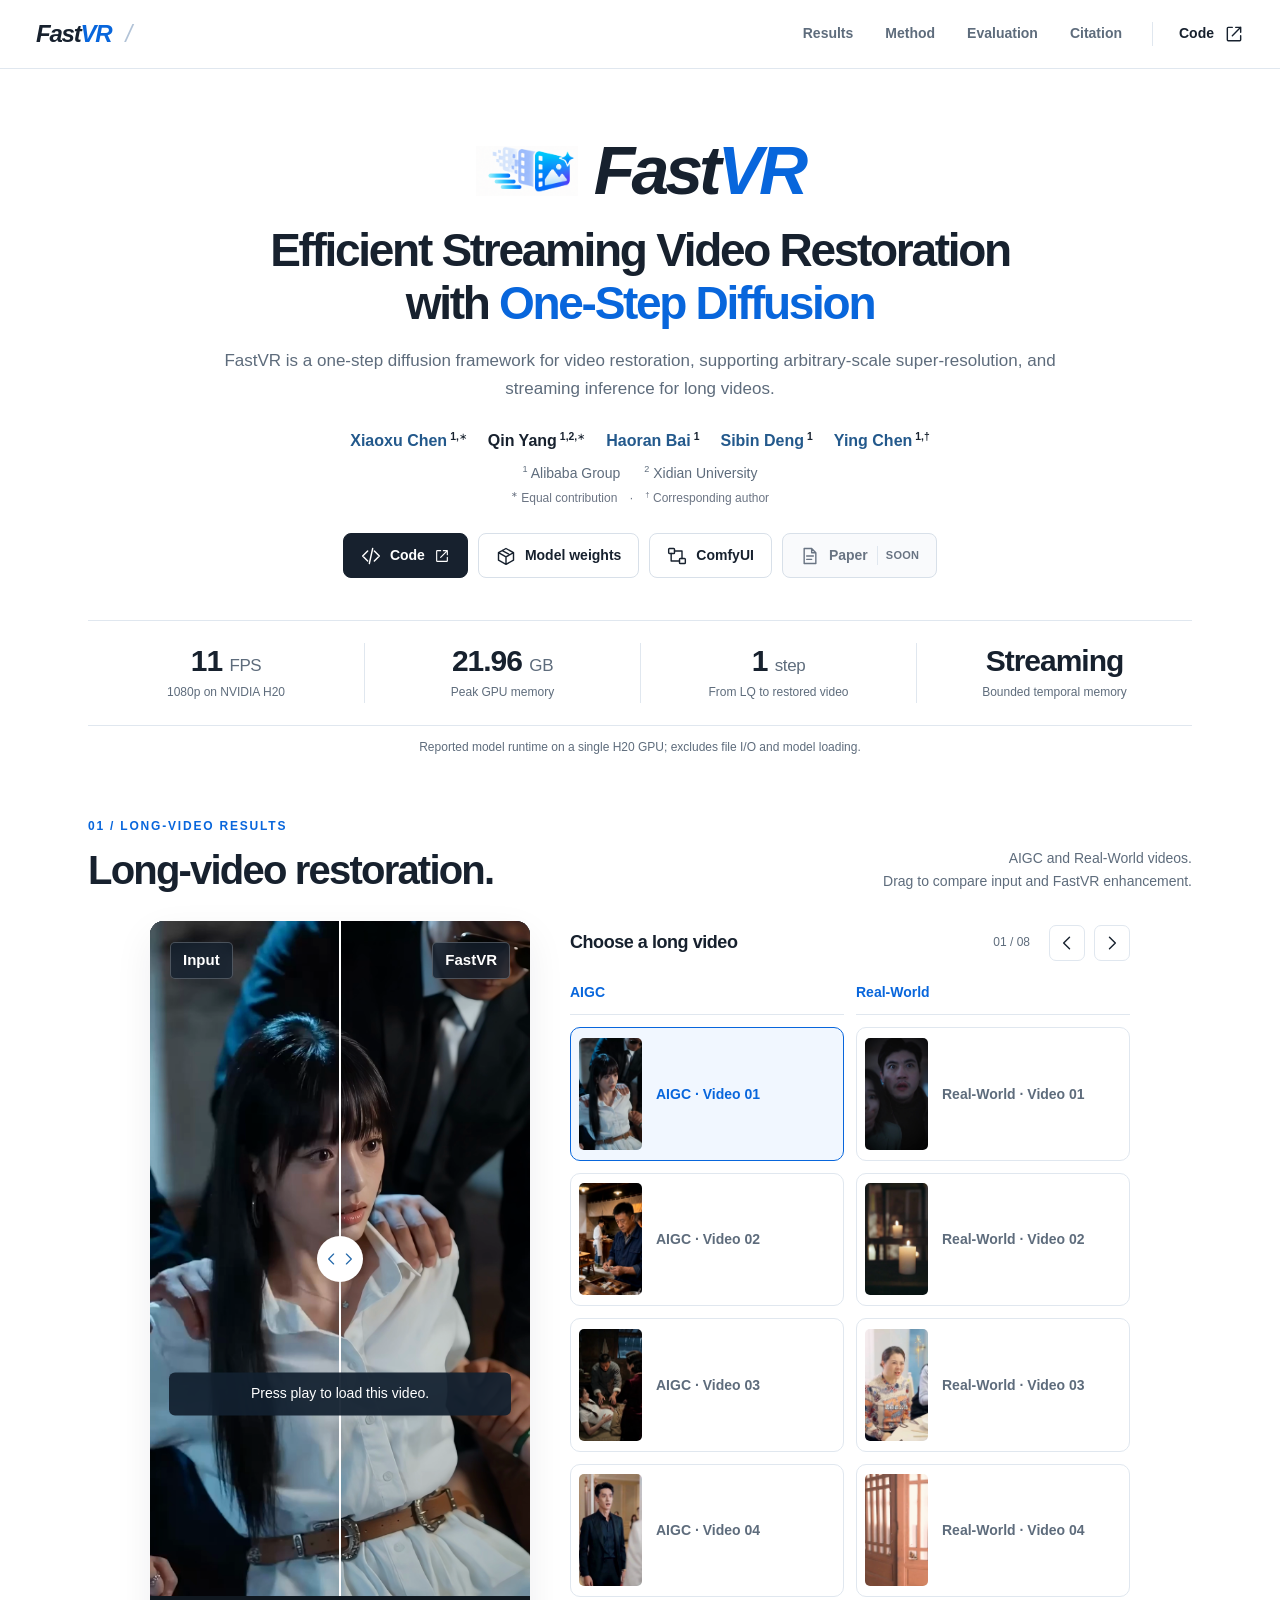
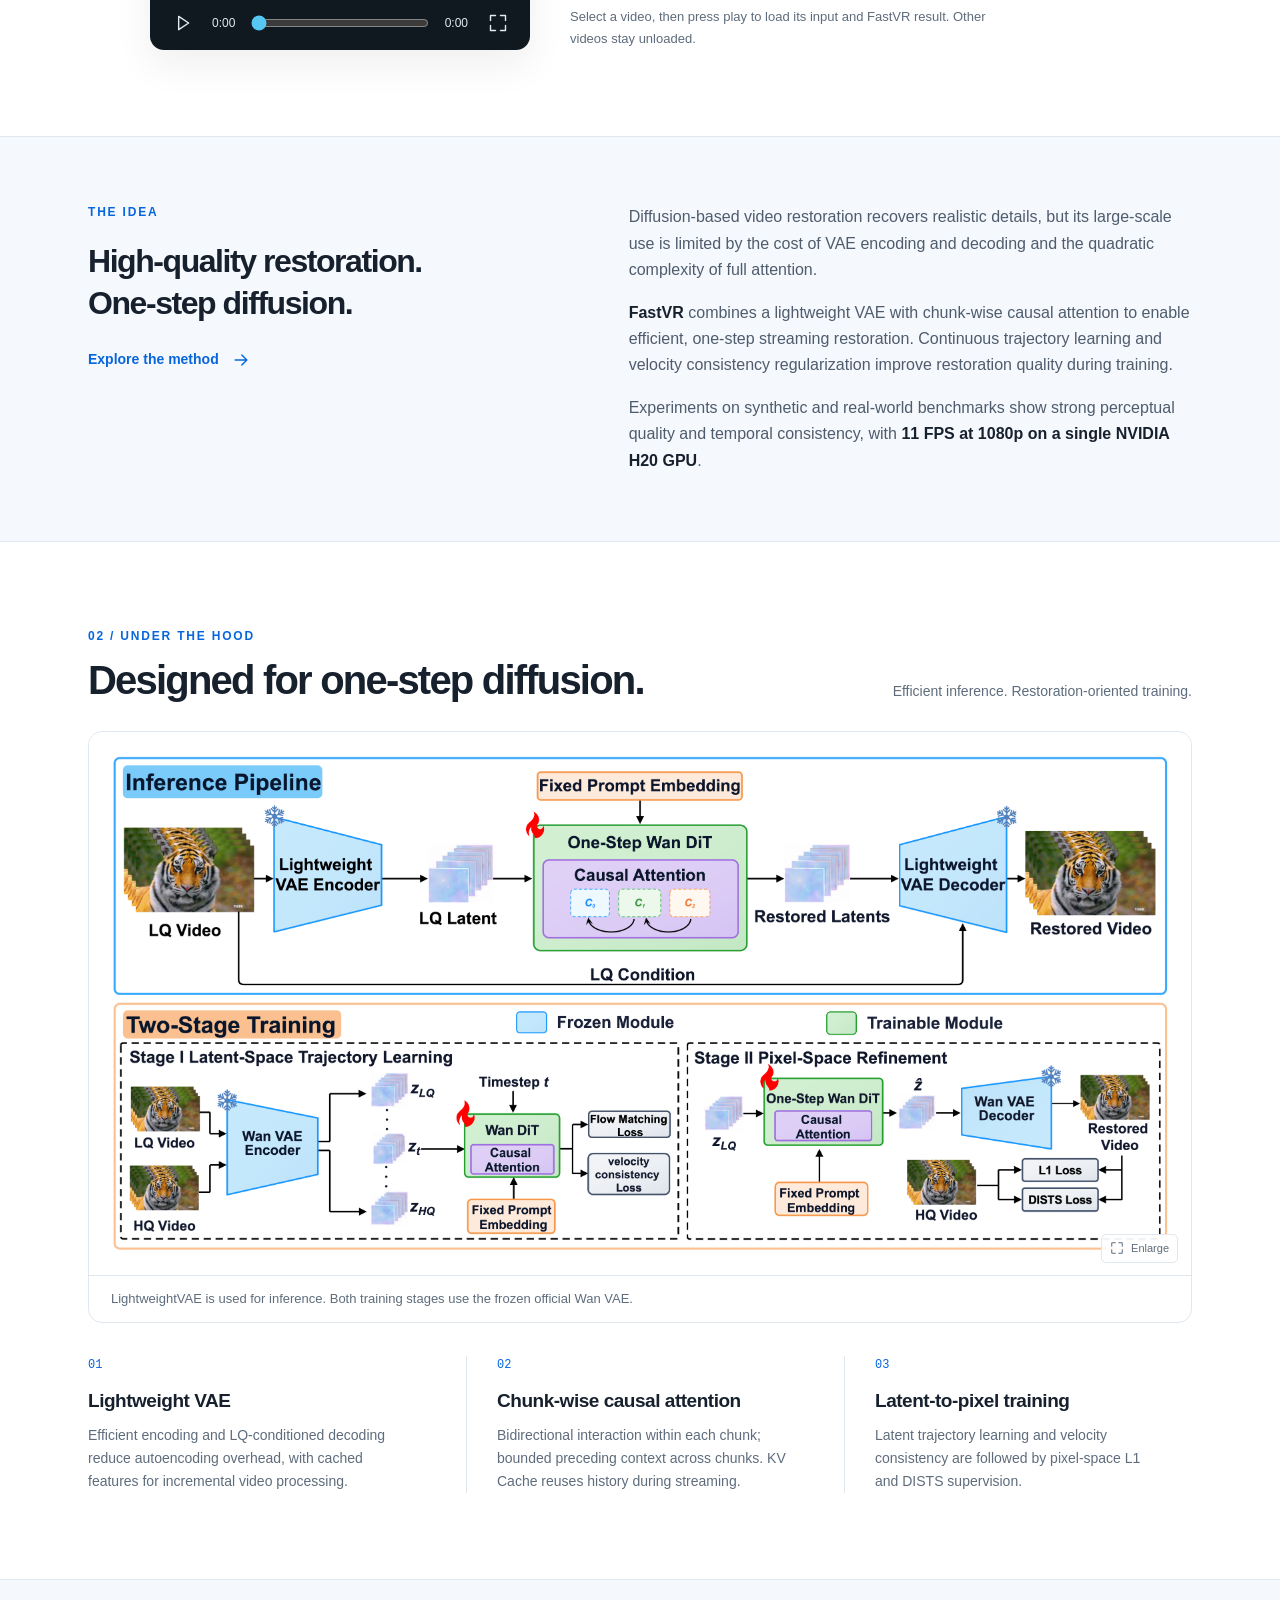
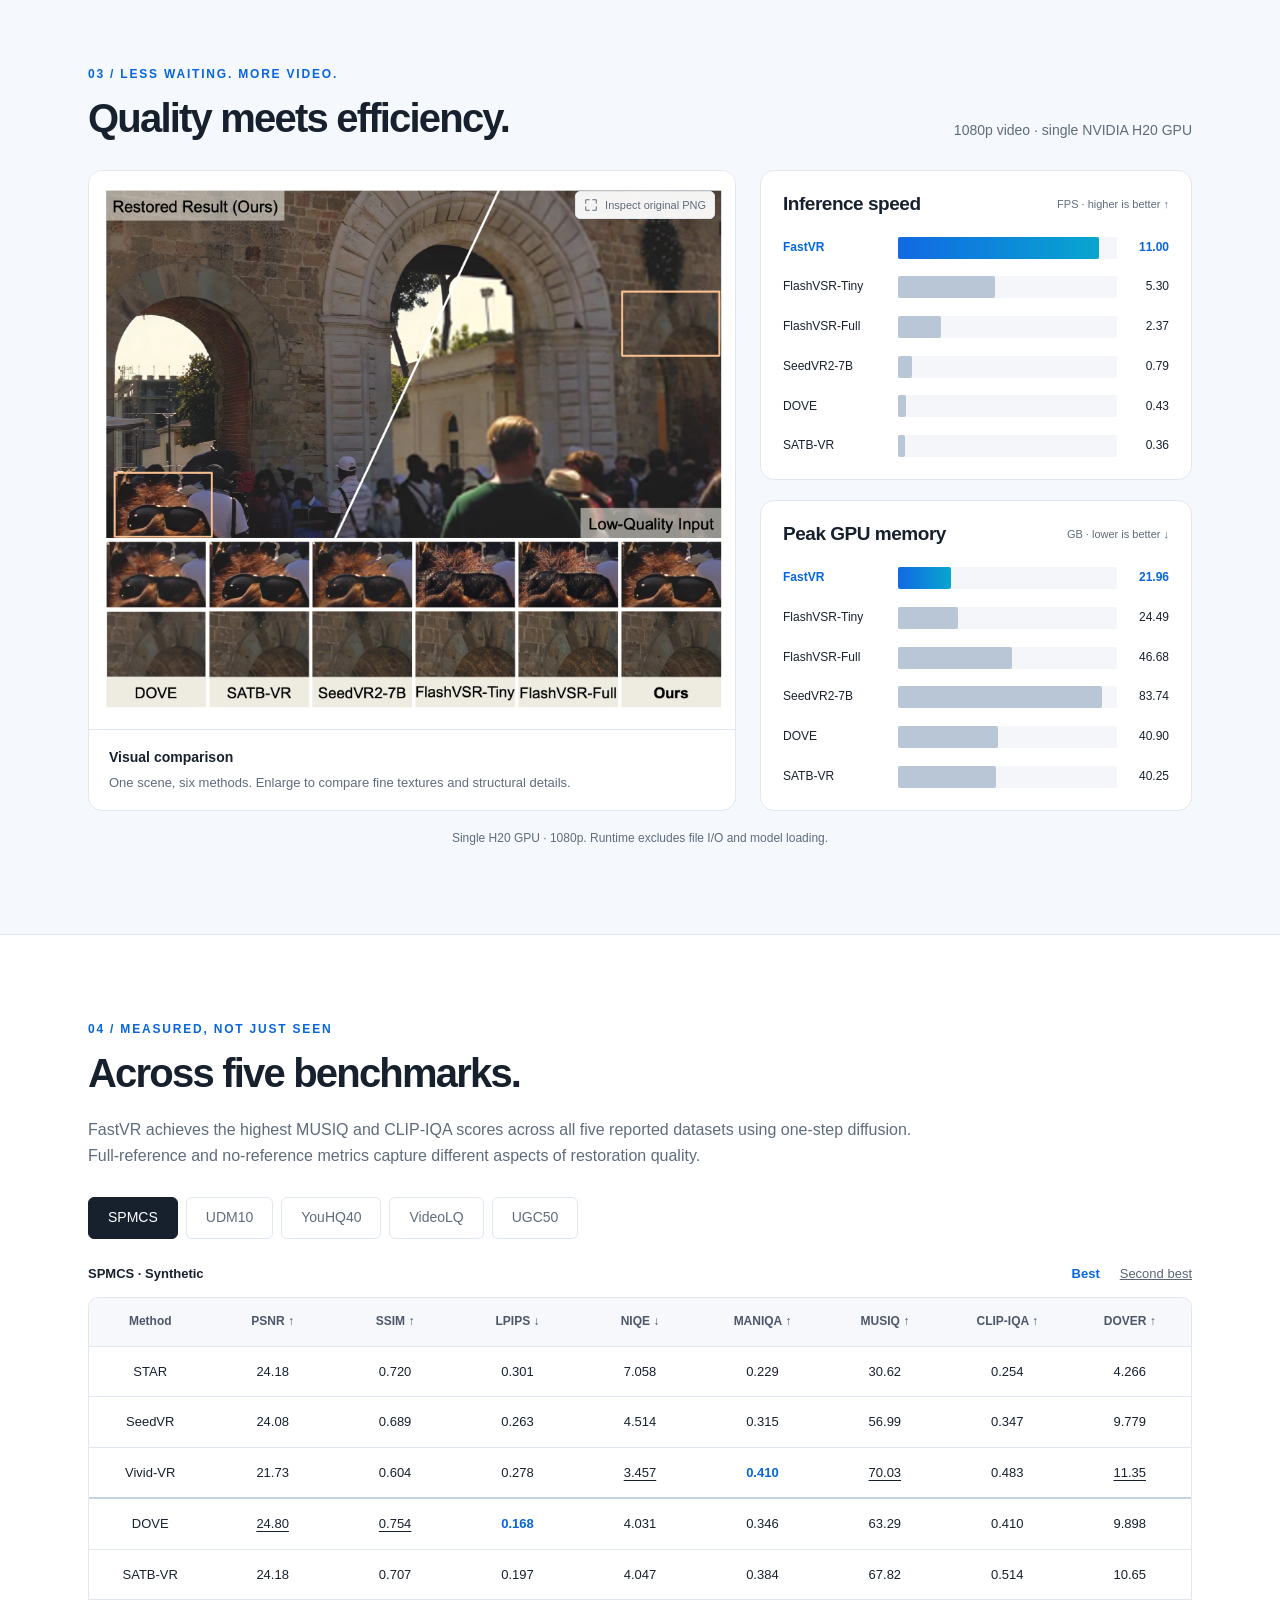
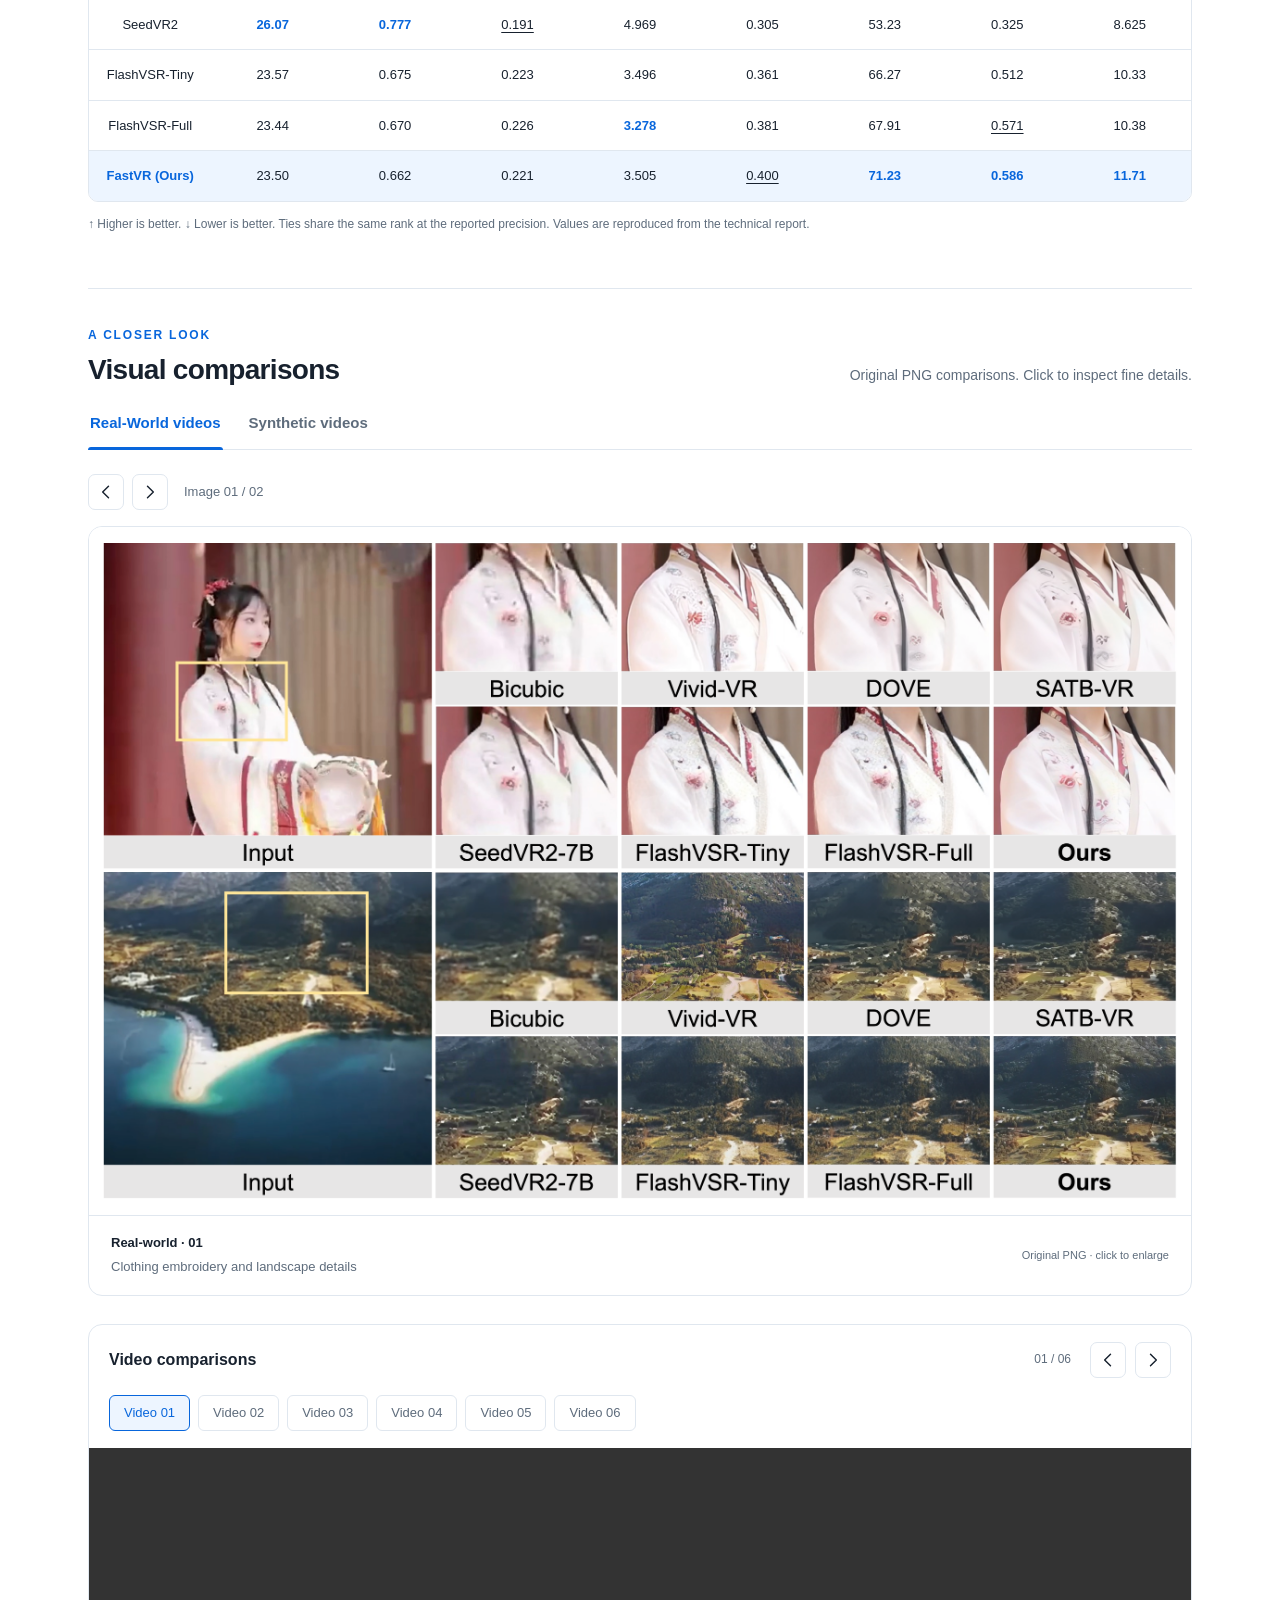
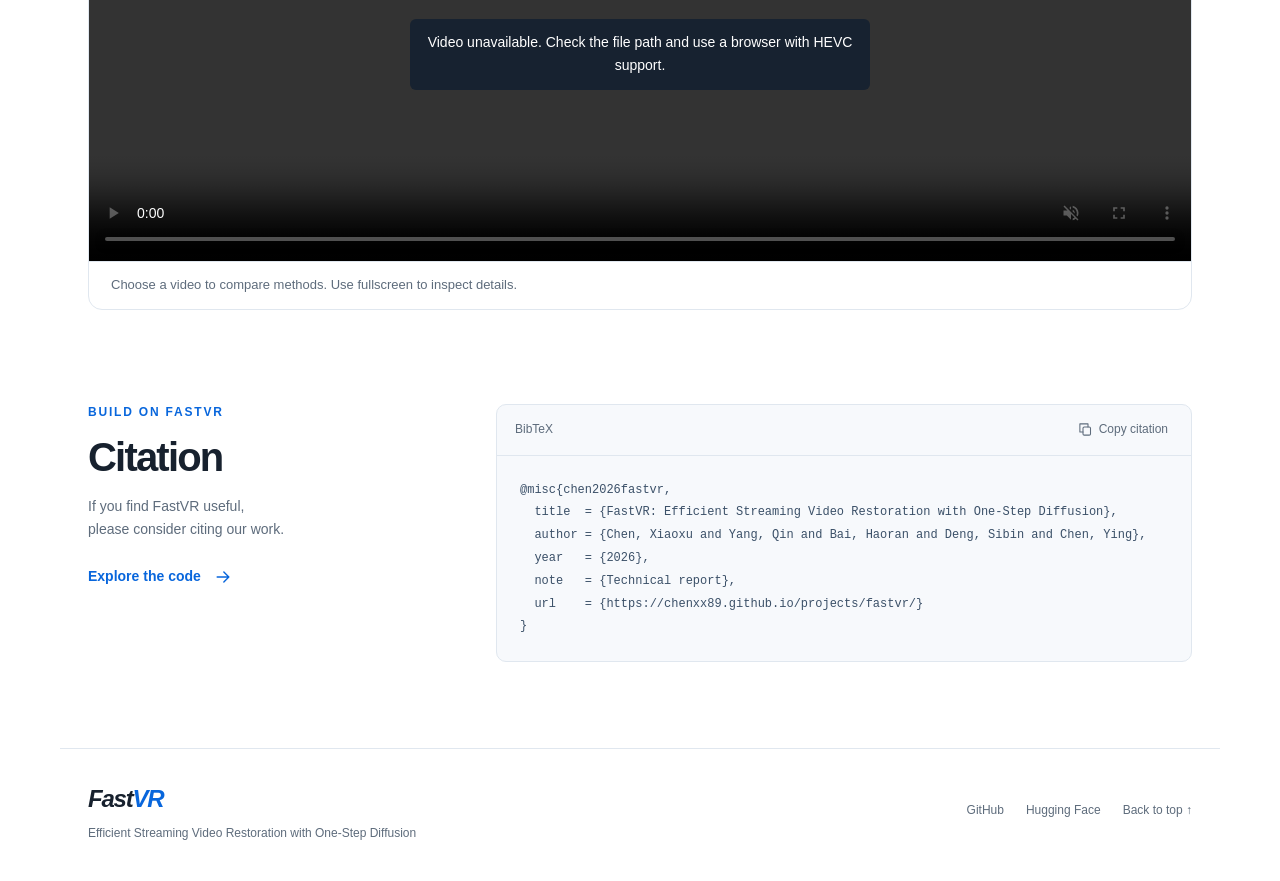
==== projects/fastvr/index.html @ b7a6722a "Add project FastVR" ====
<!doctype html>
<html lang="en">
<head>
  <meta charset="utf-8">
  <meta name="viewport" content="width=device-width, initial-scale=1">
  <meta name="theme-color" content="#ffffff">
  <meta name="description" content="FastVR: Efficient Streaming Video Restoration with One-Step Diffusion. One-step enhancement and super-resolution with bounded-memory streaming inference.">
  <meta property="og:title" content="FastVR — Efficient Streaming Video Restoration">
  <meta property="og:description" content="One-step diffusion. Lightweight VAE. Streaming video restoration.">
  <meta property="og:type" content="website">
  <link rel="canonical" href="https://chenxx89.github.io/projects/fastvr/">
  <link rel="icon" type="image/png" href="assets/images/logo.png">
  <link rel="stylesheet" href="styles.css">
  <script defer src="config.js"></script>
  <script defer src="results.js"></script>
  <script defer src="main.js"></script>
  <title>FastVR: Efficient Streaming Video Restoration with One-Step Diffusion</title>
</head>
<body>
  <svg class="icon-library" xmlns="http://www.w3.org/2000/svg" aria-hidden="true">
    <symbol id="i-arrow" viewBox="0 0 24 24"><path d="M5 12h14m-6-6 6 6-6 6"/></symbol>
    <symbol id="i-external" viewBox="0 0 24 24"><path d="M14 4h6v6m0-6L10 14M10 4H5a1 1 0 0 0-1 1v14a1 1 0 0 0 1 1h14a1 1 0 0 0 1-1v-5"/></symbol>
    <symbol id="i-code" viewBox="0 0 24 24"><path d="m8 6-6 6 6 6m8-12 6 6-6 6M14 3l-4 18"/></symbol>
    <symbol id="i-paper" viewBox="0 0 24 24"><path d="M14 3H5v18h14V8l-5-5Zm0 0v5h5M8 12h8m-8 4h6"/></symbol>
    <symbol id="i-box" viewBox="0 0 24 24"><path d="m12 3 9 5v9l-9 5-9-5V8l9-5Zm0 10v9M3 8l9 5 9-5M7.5 5.5l9 5"/></symbol>
    <symbol id="i-nodes" viewBox="0 0 24 24"><rect x="2" y="3" width="7" height="6" rx="1"/><rect x="15" y="15" width="7" height="6" rx="1"/><path d="M5 9v9h10M9 6h9v9"/></symbol>
    <symbol id="i-copy" viewBox="0 0 24 24"><rect x="8" y="8" width="12" height="13" rx="2"/><path d="M16 8V3H3v13h5"/></symbol>
    <symbol id="i-play" viewBox="0 0 24 24"><path d="m8 4 12 8-12 8Z"/></symbol>
    <symbol id="i-pause" viewBox="0 0 24 24"><path d="M8 4v16M16 4v16"/></symbol>
    <symbol id="i-expand" viewBox="0 0 24 24"><path d="M9 3H3v6m12-6h6v6M3 15v6h6m12-6v6h-6"/></symbol>
    <symbol id="i-chevron" viewBox="0 0 24 24"><path d="m9 5 7 7-7 7"/></symbol>
    <symbol id="i-close" viewBox="0 0 24 24"><path d="m6 6 12 12M6 18 18 6"/></symbol>
  </svg>

  <a class="skip-link" href="#main">Skip to content</a>
  <header class="site-header">
    <div class="nav-shell">
      <a class="wordmark" href="#top" aria-label="FastVR home">Fast<span>VR</span><span class="wordmark-slash" aria-hidden="true">/</span></a>
      <nav aria-label="Main navigation">
        <a href="#results">Results</a><a href="#method">Method</a><a href="#evaluation">Evaluation</a><a href="#citation">Citation</a>
      </nav>
      <a class="nav-code" href="https://github.com/chenxx89/FastVR" target="_blank" rel="noopener noreferrer">Code <svg class="icon"><use href="#i-external"/></svg></a>
    </div>
  </header>

  <main id="main">
    <section class="hero container" id="top" aria-labelledby="hero-title">
      <div class="hero-brand"><span class="hero-mark"><img src="assets/images/logo.png" alt="" width="1073" height="746"></span><span>Fast<span class="blue">VR</span></span></div>
      <h1 id="hero-title">Efficient Streaming Video Restoration<br>with <span class="blue">One-Step Diffusion</span></h1>
      <p class="hero-description">FastVR is a one-step diffusion framework for video restoration, supporting arbitrary-scale super-resolution, and streaming inference for long videos.</p>
      <div class="authors">
        <span><a href="https://scholar.google.com/citations?user=-jJkyWsAAAAJ&amp;hl=zh-CN" target="_blank" rel="noopener noreferrer">Xiaoxu Chen</a><sup>1,∗</sup></span>
        <span>Qin Yang<sup>1,2,∗</sup></span>
        <span><a href="https://csbhr.github.io/" target="_blank" rel="noopener noreferrer">Haoran Bai</a><sup>1</sup></span>
        <span><a href="https://scholar.google.com/citations?user=brmDxnsAAAAJ&amp;hl=zh-CN" target="_blank" rel="noopener noreferrer">Sibin Deng</a><sup>1</sup></span>
        <span><a href="https://scholar.google.com/citations?user=NpTmcKEAAAAJ&amp;hl=en" target="_blank" rel="noopener noreferrer">Ying Chen</a><sup>1,†</sup></span>
      </div>
      <p class="affiliations"><span><sup>1</sup> Alibaba Group</span><span><sup>2</sup> Xidian University</span></p>
      <p class="author-notes"><sup>∗</sup> Equal contribution <span>·</span> <sup>†</sup> Corresponding author</p>
      <div class="resource-links">
        <a class="button primary" href="https://github.com/chenxx89/FastVR" target="_blank" rel="noopener noreferrer"><svg class="icon"><use href="#i-code"/></svg> Code <svg class="icon small"><use href="#i-external"/></svg></a>
        <a class="button" href="https://huggingface.co/chenxx89/FastVR" target="_blank" rel="noopener noreferrer"><svg class="icon"><use href="#i-box"/></svg> Model weights</a>
        <a class="button" href="https://github.com/chenxx89/FastVR#-comfyui" target="_blank" rel="noopener noreferrer"><svg class="icon"><use href="#i-nodes"/></svg> ComfyUI</a>
        <a class="button unavailable" id="paper-link" aria-disabled="true" title="The technical report link will be added when published."><svg class="icon"><use href="#i-paper"/></svg> Paper <span class="soon">Soon</span></a>
      </div>
      <div class="hero-stats" aria-label="FastVR at a glance">
        <div><strong>11 <span>FPS</span></strong><span>1080p on NVIDIA H20</span></div>
        <div><strong>21.96 <span>GB</span></strong><span>Peak GPU memory</span></div>
        <div><strong>1 <span>step</span></strong><span>From LQ to restored video</span></div>
        <div><strong>Streaming</strong><span>Bounded temporal memory</span></div>
      </div>
      <p class="benchmark-note">Reported model runtime on a single H20 GPU; excludes file I/O and model loading.</p>
    </section>

    <section class="container section results-section" id="results" aria-labelledby="results-title">
      <div class="section-heading"><div><p class="eyebrow">01 / LONG-VIDEO RESULTS</p><h2 id="results-title">Long-video restoration.</h2></div><p>AIGC and Real-World videos.<br>Drag to compare input and FastVR enhancement.</p></div>
      <div class="long-video-layout">
      <div class="comparison" id="comparison" role="group" aria-label="Synchronized input and FastVR long-video comparison">
        <div class="video-stage" id="video-stage">
          <video id="video-hq" muted playsinline preload="none" poster="assets/images/long-videos/aigc-001-ours.png" aria-label="FastVR enhanced video (ours)"></video>
          <video id="video-lq" muted playsinline preload="none" poster="assets/images/long-videos/aigc-001-input.png" aria-label="Original input video"></video>
          <div class="video-label left">Input</div><div class="video-label right">FastVR</div>
          <div class="comparison-divider" aria-hidden="true"><span><svg class="icon flipped"><use href="#i-chevron"/></svg><svg class="icon"><use href="#i-chevron"/></svg></span></div>
          <input class="compare-slider" id="compare-slider" type="range" min="0" max="100" value="50" aria-label="LQ and HQ comparison divider" aria-valuetext="50% LQ, 50% HQ">
          <p class="player-message" id="player-message" role="status" hidden></p>
        </div>
        <div class="player-controls">
          <button class="icon-button" id="play-toggle" aria-label="Play comparison"><svg class="icon"><use href="#i-play"/></svg></button>
          <span class="player-time" id="current-time">0:00</span>
          <input id="seek-slider" type="range" min="0" max="1000" value="0" aria-label="Video playback position">
          <span class="player-time" id="duration">0:00</span>
          <span class="control-divider"></span><span class="sync-label">SYNCED PLAYBACK</span>
          <button class="icon-button" id="fullscreen-toggle" aria-label="Enter fullscreen"><svg class="icon"><use href="#i-expand"/></svg></button>
        </div>
      </div>
      <div class="long-video-picker">
        <div class="gallery-controls">
          <h3>Choose a long video</h3>
          <div class="gallery-pagination"><span id="demo-count">01 / 08</span><button class="outline-icon" id="previous-demo" aria-label="Previous example"><svg class="icon flipped"><use href="#i-chevron"/></svg></button><button class="outline-icon" id="next-demo" aria-label="Next example"><svg class="icon"><use href="#i-chevron"/></svg></button></div>
        </div>
        <div class="demo-buttons" id="demo-buttons">
          <div class="demo-category" role="group" aria-labelledby="aigc-videos-label">
            <h4 class="demo-category-title" id="aigc-videos-label">AIGC</h4>
            <div class="demo-list" data-demo-category="AIGC"></div>
          </div>
          <div class="demo-category" role="group" aria-labelledby="real-videos-label">
            <h4 class="demo-category-title" id="real-videos-label">Real-World</h4>
            <div class="demo-list" data-demo-category="Real-World"></div>
          </div>
        </div>
        <p class="media-note">Select a video, then press play to load its input and FastVR result. Other videos stay unloaded.</p>
      </div>
      </div>
      <noscript><p>Enable JavaScript for synchronized playback, comparison controls, and the interactive results table.</p></noscript>
    </section>

    <section class="abstract-section" id="abstract" aria-labelledby="abstract-title">
      <div class="container abstract-layout"><div><p class="eyebrow">THE IDEA</p><h2 id="abstract-title">High-quality restoration.<br>One-step diffusion.</h2><a class="text-link" href="#method">Explore the method <svg class="icon"><use href="#i-arrow"/></svg></a></div>
        <div class="abstract-text"><p>Diffusion-based video restoration recovers realistic details, but its large-scale use is limited by the cost of VAE encoding and decoding and the quadratic complexity of full attention.</p><p><strong>FastVR</strong> combines a lightweight VAE with chunk-wise causal attention to enable efficient, one-step streaming restoration. Continuous trajectory learning and velocity consistency regularization improve restoration quality during training.</p><p>Experiments on synthetic and real-world benchmarks show strong perceptual quality and temporal consistency, with <strong>11 FPS at 1080p on a single NVIDIA H20 GPU</strong>.</p></div>
      </div>
    </section>

    <section class="container section" id="method" aria-labelledby="method-title">
      <div class="section-heading"><div><p class="eyebrow">02 / UNDER THE HOOD</p><h2 id="method-title">Designed for one-step diffusion.</h2></div><p>Efficient inference. Restoration-oriented training.</p></div>
      <figure class="figure-panel"><button class="figure-button" data-figure="assets/images/overview.png" data-caption="FastVR inference and two-stage training overview" aria-label="Enlarge the FastVR method diagram"><img src="assets/images/overview.png" width="6343" height="2988" loading="lazy" alt="FastVR inference uses LightweightVAE, a one-step Wan DiT and chunk-wise causal attention. Two-stage DiT training uses the frozen official Wan VAE."><span class="enlarge-hint"><svg class="icon"><use href="#i-expand"/></svg> Enlarge</span></button><figcaption>LightweightVAE is used for inference. Both training stages use the frozen official Wan VAE.</figcaption></figure>
      <div class="method-notes">
        <article><span class="note-number">01</span><h3>Lightweight VAE</h3><p>Efficient encoding and LQ-conditioned decoding reduce autoencoding overhead, with cached features for incremental video processing.</p></article>
        <article><span class="note-number">02</span><h3>Chunk-wise causal attention</h3><p>Bidirectional interaction within each chunk; bounded preceding context across chunks. KV Cache reuses history during streaming.</p></article>
        <article><span class="note-number">03</span><h3>Latent-to-pixel training</h3><p>Latent trajectory learning and velocity consistency are followed by pixel-space L1 and DISTS supervision.</p></article>
      </div>
    </section>

    <section class="efficiency-section" id="efficiency" aria-labelledby="efficiency-title">
      <div class="container section"><div class="section-heading"><div><p class="eyebrow">03 / LESS WAITING. MORE VIDEO.</p><h2 id="efficiency-title">Quality meets efficiency.</h2></div><p>1080p video · single NVIDIA H20 GPU</p></div>
        <div class="efficiency-layout">
          <figure class="figure-panel quality-panel">
            <button class="figure-button" data-figure="assets/images/teaser.png" data-caption="Visual comparison of restoration results and fine details" aria-label="Enlarge the visual comparison">
              <img src="assets/images/teaser.png" width="1720" height="1479" loading="lazy" decoding="async" alt="A diagonally split low-quality input and FastVR result, with enlarged detail comparisons for DOVE, SATB-VR, SeedVR2-7B, FlashVSR-Tiny, FlashVSR-Full, and FastVR.">
              <span class="enlarge-hint"><svg class="icon"><use href="#i-expand"/></svg> Inspect original PNG</span>
            </button>
            <figcaption><strong>Visual comparison</strong>One scene, six methods. Enlarge to compare fine textures and structural details.</figcaption>
          </figure>
          <div class="efficiency-charts">
            <figure class="chart-panel">
              <div class="chart-title"><h3>Inference speed</h3><span>FPS · higher is better ↑</span></div>
              <div id="speed-chart" class="bar-chart" role="img" aria-label="Inference speed comparison in frames per second"></div>
            </figure>
            <figure class="chart-panel">
              <div class="chart-title"><h3>Peak GPU memory</h3><span>GB · lower is better ↓</span></div>
              <div id="memory-chart" class="bar-chart" role="img" aria-label="Peak GPU memory comparison in gigabytes"></div>
            </figure>
          </div>
        </div>
        <p class="benchmark-note">Single H20 GPU · 1080p. Runtime excludes file I/O and model loading.</p>
      </div>
    </section>

    <section class="container section" id="evaluation" aria-labelledby="evaluation-title">
      <div class="section-heading"><div><p class="eyebrow">04 / MEASURED, NOT JUST SEEN</p><h2 id="evaluation-title">Across five benchmarks.</h2></div></div>
      <p class="section-intro">FastVR achieves the highest MUSIQ and CLIP-IQA scores across all five reported datasets using one-step diffusion. Full-reference and no-reference metrics capture different aspects of restoration quality.</p>
      <div class="dataset-buttons" id="dataset-buttons" aria-label="Choose a benchmark dataset"></div>
      <div class="table-caption"><span id="dataset-caption">SPMCS · Synthetic</span><span><b class="best-key">Best</b><b class="second-key">Second best</b></span></div>
      <div class="table-scroll" tabindex="0" role="region" aria-label="Quantitative results, scroll horizontally on small screens"><table id="results-table"><caption class="sr-only">Quantitative comparison on SPMCS</caption><thead></thead><tbody></tbody></table></div>
      <p class="table-note">↑ Higher is better. ↓ Lower is better. Ties share the same rank at the reported precision. Values are reproduced from the technical report.</p>

      <section class="qualitative-section" id="qualitative" aria-labelledby="qualitative-title">
        <div class="qualitative-heading">
          <div><p class="eyebrow">A CLOSER LOOK</p><h3 id="qualitative-title">Visual comparisons</h3></div>
          <p>Original PNG comparisons. Click to inspect fine details.</p>
        </div>
        <div class="visual-tabs" role="tablist" aria-label="Visual comparison category">
          <button id="tab-real-world" role="tab" aria-selected="true" aria-controls="visual-real-world" tabindex="0">Real-World videos</button>
          <button id="tab-synthetic" role="tab" aria-selected="false" aria-controls="visual-synthetic" tabindex="-1">Synthetic videos</button>
        </div>

        <div id="visual-real-world" role="tabpanel" aria-labelledby="tab-real-world" tabindex="0">
          <div class="paper-gallery" data-figure-gallery="real-world" role="group" aria-label="Real-World image comparisons">
            <div class="figure-gallery-controls">
              <div class="figure-gallery-nav">
                <button class="outline-icon previous-figure" aria-label="Previous real-world comparison"><svg class="icon flipped"><use href="#i-chevron"/></svg></button>
                <button class="outline-icon next-figure" aria-label="Next real-world comparison"><svg class="icon"><use href="#i-chevron"/></svg></button>
              </div>
              <span class="figure-gallery-count" aria-live="polite" aria-atomic="true">Image 01 / 02</span>
            </div>
            <figure class="figure-panel paper-figure">
              <button class="figure-button" data-figure="assets/images/real-world_1.png" data-caption="Real-world comparisons 01: clothing embroidery and landscape details" aria-label="Enlarge real-world comparisons 01">
                <img src="assets/images/real-world_1.png" width="4640" height="2831" loading="lazy" decoding="async" alt="Clothing embroidery and landscape details, comparing the input and enlarged results from different restoration methods.">
              </button>
              <figcaption><span><strong>Real-world · 01</strong>Clothing embroidery and landscape details</span><span class="figure-format">Original PNG · click to enlarge</span></figcaption>
            </figure>
            <figure class="figure-panel paper-figure" hidden>
              <button class="figure-button" data-figure="assets/images/real-world_2.png" data-caption="Real-world comparisons 02: portraits and horse bridles" aria-label="Enlarge real-world comparisons 02">
                <img src="assets/images/real-world_2.png" width="4645" height="2833" loading="lazy" decoding="async" alt="Portraits and horse bridles, comparing the input and enlarged results from different restoration methods.">
              </button>
              <figcaption><span><strong>Real-world · 02</strong>Portraits and horse bridles</span><span class="figure-format">Original PNG · click to enlarge</span></figcaption>
            </figure>
          </div>
        </div>

        <div id="visual-synthetic" role="tabpanel" aria-labelledby="tab-synthetic" tabindex="0" hidden>
          <div class="paper-gallery" data-figure-gallery="synthetic" role="group" aria-label="Synthetic image comparisons">
            <div class="figure-gallery-controls">
              <div class="figure-gallery-nav">
                <button class="outline-icon previous-figure" aria-label="Previous synthetic comparison"><svg class="icon flipped"><use href="#i-chevron"/></svg></button>
                <button class="outline-icon next-figure" aria-label="Next synthetic comparison"><svg class="icon"><use href="#i-chevron"/></svg></button>
              </div>
              <span class="figure-gallery-count" aria-live="polite" aria-atomic="true">Image 01 / 02</span>
            </div>
            <figure class="figure-panel paper-figure">
              <button class="figure-button" data-figure="assets/images/synthetic_1.png" data-caption="Synthetic comparisons 01: parrot feathers and illustrated patterns" aria-label="Enlarge synthetic comparisons 01">
                <img src="assets/images/synthetic_1.png" width="4637" height="2839" loading="lazy" decoding="async" alt="Parrot feathers and illustrated patterns, comparing the input and enlarged results from different restoration methods.">
              </button>
              <figcaption><span><strong>Synthetic · 01</strong>Parrot feathers and illustrated patterns</span><span class="figure-format">Original PNG · click to enlarge</span></figcaption>
            </figure>
            <figure class="figure-panel paper-figure" hidden>
              <button class="figure-button" data-figure="assets/images/synthetic_2.png" data-caption="Synthetic comparisons 02: puppy fur and knitted fabric" aria-label="Enlarge synthetic comparisons 02">
                <img src="assets/images/synthetic_2.png" width="4643" height="2841" loading="lazy" decoding="async" alt="Puppy fur and knitted fabric, comparing the input and enlarged results from different restoration methods.">
              </button>
              <figcaption><span><strong>Synthetic · 02</strong>Puppy fur and knitted fabric</span><span class="figure-format">Original PNG · click to enlarge</span></figcaption>
            </figure>
          </div>
        </div>

        <figure class="stitched-video-card" id="comparison-video">
          <div class="stitched-video-heading">
            <h4>Video comparisons</h4>
            <div class="gallery-pagination">
              <span id="comparison-clip-count" aria-live="polite" aria-atomic="true">01 / 06</span>
              <button class="outline-icon" id="previous-comparison-clip" aria-label="Previous comparison video"><svg class="icon flipped"><use href="#i-chevron"/></svg></button>
              <button class="outline-icon" id="next-comparison-clip" aria-label="Next comparison video"><svg class="icon"><use href="#i-chevron"/></svg></button>
            </div>
          </div>
          <div class="comparison-clip-buttons" id="comparison-clip-buttons" role="group" aria-label="Choose a comparison video"></div>
          <div class="stitched-video-frame">
            <video id="comparison-clip-video" controls muted playsinline loop preload="none" aria-label="Comparison 01"></video>
            <p class="stitched-error" role="status" hidden></p>
          </div>
          <figcaption>Choose a video to compare methods. Use fullscreen to inspect details.</figcaption>
        </figure>
      </section>
    </section>

    <section class="container citation-section section" id="citation" aria-labelledby="citation-title">
      <div class="citation-intro"><p class="eyebrow">BUILD ON FASTVR</p><h2 id="citation-title">Citation</h2><p>If you find FastVR useful,<br>please consider citing our work.</p><a class="text-link" href="https://github.com/chenxx89/FastVR" target="_blank" rel="noopener noreferrer">Explore the code <svg class="icon"><use href="#i-arrow"/></svg></a></div>
      <div class="code-panel"><div class="code-header"><span>BibTeX</span><button id="copy-citation"><svg class="icon"><use href="#i-copy"/></svg><span>Copy citation</span></button></div><pre><code id="bibtex">@misc{chen2026fastvr,
  title  = {FastVR: Efficient Streaming Video Restoration with One-Step Diffusion},
  author = {Chen, Xiaoxu and Yang, Qin and Bai, Haoran and Deng, Sibin and Chen, Ying},
  year   = {2026},
  note   = {Technical report},
  url    = {https://chenxx89.github.io/projects/fastvr/}
}</code></pre><p id="copy-status" class="sr-only" role="status"></p></div>
    </section>
  </main>

  <footer class="site-footer container"><div><a class="wordmark" href="#top">Fast<span>VR</span></a><p>Efficient Streaming Video Restoration with One-Step Diffusion</p></div><div class="footer-links"><a href="https://github.com/chenxx89/FastVR" target="_blank" rel="noopener noreferrer">GitHub</a><a href="https://huggingface.co/chenxx89/FastVR" target="_blank" rel="noopener noreferrer">Hugging Face</a><a href="#top">Back to top ↑</a></div></footer>

  <dialog id="figure-dialog" aria-labelledby="figure-dialog-title">
    <div class="dialog-header">
      <p id="figure-dialog-title"></p>
      <div class="dialog-controls">
        <button class="figure-size-toggle" id="figure-size-toggle" aria-pressed="false" aria-label="View at original image size">100%</button>
        <button class="outline-icon" id="close-figure" aria-label="Close enlarged figure"><svg class="icon"><use href="#i-close"/></svg></button>
      </div>
    </div>
    <div class="dialog-image-wrap" id="figure-viewport" tabindex="0" role="region" aria-label="Enlarged figure, scroll to inspect details"><img id="enlarged-figure" alt=""></div>
    <p class="dialog-hint">Toggle 100% to inspect the original pixels. Scroll to explore; Esc to close.</p>
  </dialog>
</body>
</html>
---- projects/fastvr/styles.css ----
:root { color-scheme: light; --ink:#17212e; --muted:#5e6c7c; --blue:#0866dc; --cyan:#00a6c8; --line:#e0e7ef; --soft:#f5f8fc; --radius:14px; }
* { box-sizing:border-box; }
html { scroll-behavior:smooth; scroll-padding-top:94px; }
body { margin:0; background:#fff; color:var(--ink); font-family:Inter,-apple-system,BlinkMacSystemFont,"Segoe UI",sans-serif; font-size:16px; line-height:1.65; -webkit-font-smoothing:antialiased; }
button,input { font:inherit; }
button,a,input { -webkit-tap-highlight-color:transparent; }
button { cursor:pointer; }
button:disabled { cursor:default; }
a { color:inherit; text-decoration:none; }
a:hover { color:var(--blue); }
button,a,input { touch-action:manipulation; }
:focus-visible { outline:3px solid #1686fa; outline-offset:5px; }
img { max-width:100%; height:auto; display:block; }
h1,h2,h3,p,figure { margin:0; }
h1,h2,h3 { line-height:1.16; letter-spacing:-.045em; }
h2 { font-size:clamp(30px,3.2vw,40px); font-weight:650; }
h3 { font-size:19px; letter-spacing:-.025em; }
sup { font-size:.65em; vertical-align:super; }
.container { max-width:1160px; padding-inline:28px; margin-inline:auto; }
.section { padding-block:86px; }
.icon-library { position:absolute; width:0; height:0; overflow:hidden; }
.icon { width:20px; height:20px; fill:none; stroke:currentColor; stroke-width:1.7; stroke-linecap:round; stroke-linejoin:round; flex-shrink:0; vertical-align:middle; }
.icon.small { width:16px; height:16px; }
.flipped { transform:rotate(180deg); }
.sr-only { position:absolute; width:1px; height:1px; padding:0; margin:-1px; overflow:hidden; clip:rect(0,0,0,0); white-space:nowrap; border:0; }
.skip-link { position:fixed; top:-60px; left:16px; z-index:100; background:white; padding:8px 16px; }
.skip-link:focus { top:12px; }
.site-header { position:sticky; top:0; z-index:30; background:rgb(255 255 255 / 95%); backdrop-filter:blur(16px); border-bottom:1px solid var(--line); }
.nav-shell { max-width:1336px; margin:auto; padding:0 36px; height:68px; display:flex; align-items:center; justify-content:space-between; gap:30px; }
.wordmark { font-weight:850; font-size:24px; font-style:italic; letter-spacing:-1.2px; }
.wordmark>span:not(.wordmark-slash) { color:var(--blue); }
.wordmark-slash { color:#b2c3d7; display:inline-block; margin-left:14px; font-weight:400; }
nav { display:flex; gap:32px; margin-left:auto; }
nav a,.nav-code { font-size:14px; font-weight:550; }
nav a { color:var(--muted); }
nav a[aria-current] { color:var(--blue); }
.nav-code { display:flex; align-items:center; gap:10px; border-left:1px solid var(--line); padding-left:26px; }
.hero { text-align:center; padding-top:46px; }
.eyebrow { display:flex; align-items:center; gap:10px; color:var(--blue); font-size:12px; font-weight:700; letter-spacing:.15em; line-height:1.4; }
.hero-brand { display:flex; align-items:center; justify-content:center; gap:16px; margin:15px 0 12px; }
.hero-mark { width:102px; height:50px; overflow:hidden; flex-shrink:0; }
.hero-mark img { width:102px; mix-blend-mode:multiply; }
.hero-brand>span:not(.hero-mark) { font-size:68px; font-weight:850; font-style:italic; letter-spacing:-4px; line-height:1.2; }
.blue { color:var(--blue); }
h1 { font-size:clamp(32px,3.65vw,46px); font-weight:650; letter-spacing:-.05em; }
.hero-description { max-width:850px; margin:17px auto 0; color:var(--muted); font-size:17px; }
.authors { display:flex; flex-wrap:wrap; gap:8px 21px; justify-content:center; margin-top:25px; font-weight:550; font-size:16px; }
.authors a { color:#23598c; }
.authors a:hover { text-decoration:underline; }
.authors sup { margin-left:3px; }
.affiliations { display:flex; gap:24px; justify-content:center; color:var(--muted); font-size:14px; margin-top:7px; }
.author-notes { color:#6b7483; font-size:12px; margin-top:4px; }
.author-notes>span { margin-inline:9px; }
.resource-links { display:flex; flex-wrap:wrap; gap:10px; justify-content:center; margin-top:24px; }
.button { display:inline-flex; justify-content:center; align-items:center; gap:9px; padding:10px 17px; border:1px solid #d8e0e9; border-radius:8px; font-size:14px; font-weight:600; background:white; transition:background .2s, transform .2s; }
.button:hover { background:var(--soft); transform:translateY(-2px); }
.button.primary { background:var(--ink); border-color:var(--ink); color:#fff; }
.button.primary:hover { background:#263e5c; }
.button.unavailable { color:#697483; cursor:default; background:#f9fafc; }
.button.unavailable:hover { transform:none; }
.soon { font-size:11px; text-transform:uppercase; letter-spacing:.02em; border-left:1px solid var(--line); padding-left:8px; }
.hero-stats { display:grid; grid-template-columns:repeat(4,1fr); margin-top:42px; border-block:1px solid var(--line); padding-block:22px; }
.hero-stats>div { display:flex; flex-direction:column; justify-content:center; gap:4px; }
.hero-stats>div+div { border-left:1px solid var(--line); }
.hero-stats strong { font-size:30px; line-height:1.2; font-weight:650; letter-spacing:-1px; }
.hero-stats strong span { font-size:17px; font-weight:500; letter-spacing:-.4px; color:var(--muted); }
.hero-stats>div>span { font-size:12px; color:var(--muted); }
.benchmark-note { font-size:12px; color:var(--muted); text-align:center; margin-top:12px; }
.results-section { padding-top:60px; }
.section-heading { display:flex; justify-content:space-between; align-items:flex-end; gap:35px; margin-bottom:28px; }
.section-heading .eyebrow { margin-bottom:12px; }
.section-heading>p { color:var(--muted); font-size:14px; max-width:305px; text-align:right; }
#method .section-heading, #results .section-heading { flex-wrap:wrap; row-gap:12px; }
#method .section-heading>p, #results .section-heading>p { max-width:none; flex-shrink:0; white-space:nowrap; }
.long-video-layout { display:grid; grid-template-columns:minmax(0,380px) minmax(0,1fr); gap:40px; max-width:980px; margin-inline:auto; align-items:start; }
.long-video-picker { padding-top:4px; min-width:0; align-self:stretch; display:flex; flex-direction:column; }
.media-note { color:var(--muted); font-size:13px; line-height:1.7; margin-top:9px; max-width:420px; }
.long-video-layout .sync-label,.long-video-layout .control-divider { display:none; }
.comparison { background:#101820; border-radius:var(--radius); overflow:hidden; box-shadow:0 14px 38px #17212e12; }
.video-stage { position:relative; aspect-ratio:9/16; --split:50%; background:#15212f; }
.video-stage video { position:absolute; inset:0; width:100%; height:100%; object-fit:contain; }
#video-lq { clip-path:inset(0 calc(100% - var(--split)) 0 0); }
.video-label { position:absolute; top:21px; z-index:3; display:flex; gap:8px; align-items:center; padding:5px 12px; color:#fff; border:1px solid #ffffff38; background:#132130b8; backdrop-filter:blur(12px); border-radius:5px; font-size:15px; font-weight:600; pointer-events:none; }
.video-label.left { left:20px; }
.video-label.right { right:20px; }
.comparison-divider { position:absolute; top:0; bottom:0; left:var(--split); width:2px; transform:translateX(-50%); background:#fff; box-shadow:0 0 8px #0002; pointer-events:none; }
.comparison-divider>span { position:absolute; top:50%; left:50%; transform:translate(-50%,-50%); display:flex; align-items:center; justify-content:center; width:46px; height:46px; background:white; color:#2469aa; border-radius:50%; box-shadow:0 3px 15px #0002; }
.comparison-divider .icon { width:17px; }
.compare-slider { position:absolute; inset:0; width:100%; height:100%; margin:0; opacity:0; cursor:ew-resize; z-index:4; touch-action:pan-y; }
.video-stage:has(.compare-slider:focus-visible) { outline:4px solid #73cfff; outline-offset:-5px; }
.player-message { position:absolute; left:50%; top:70%; width:min(90%,440px); transform:translate(-50%,-50%); margin:0; text-align:center; background:#132130ed; color:#fff; padding:10px 20px; border-radius:6px; font-size:14px; z-index:5; pointer-events:none; }
.player-controls { display:flex; align-items:center; gap:14px; padding:11px 16px; color:#e1eaf3; }
.icon-button { border:0; background:none; color:inherit; padding:4px; min-width:32px; min-height:32px; display:flex; align-items:center; justify-content:center; border-radius:4px; }
.icon-button:hover { background:#ffffff1a; }
.player-time { font-size:12px; font-variant-numeric:tabular-nums; }
#seek-slider { min-width:30px; flex:1; accent-color:#56c7f3; height:20px; cursor:pointer; }
.sync-label { font-size:10px; letter-spacing:.08em; color:#a5b7c8; white-space:nowrap; }
.control-divider { width:1px; height:16px; background:#ffffff26; }
.gallery-controls { display:flex; align-items:center; justify-content:space-between; gap:16px; margin-bottom:20px; }
.gallery-controls h3 { font-size:18px; }
.demo-buttons { display:grid; grid-template-columns:repeat(2,minmax(0,1fr)); gap:12px; flex:1; }
.demo-category { min-width:0; display:flex; flex-direction:column; }
.demo-category-title { font-size:14px; font-weight:650; color:var(--blue); margin:0 0 12px; padding-bottom:10px; border-bottom:1px solid var(--line); }
.demo-list { display:flex; flex-direction:column; gap:12px; flex:1; }
.demo-button { display:flex; align-items:center; gap:14px; border:1px solid var(--line); color:var(--muted); background:#fff; padding:8px; border-radius:10px; font-size:12px; text-align:left; transition:border-color .2s; min-width:0; flex:1; }
.demo-button img { width:63px; height:112px; border-radius:5px; object-fit:cover; flex-shrink:0; }
.demo-label { font-size:14px; font-weight:600; line-height:1.45; }
.demo-button[aria-pressed=true] { color:var(--blue); border-color:var(--blue); background:#f1f7ff; }
.gallery-pagination { display:flex; align-items:center; gap:9px; }
.gallery-pagination>span { font-size:12px; font-variant-numeric:tabular-nums; color:var(--muted); margin-right:10px; }
.outline-icon { background:#fff; border:1px solid var(--line); border-radius:7px; color:var(--ink); display:flex; align-items:center; justify-content:center; min-width:36px; min-height:36px; padding:7px; }
.outline-icon:hover { border-color:var(--blue); color:var(--blue); }
.comparison:fullscreen { display:flex; flex-direction:column; justify-content:center; width:100%; height:100%; border-radius:0; }
.comparison:fullscreen .video-stage { width:100%; flex:1; min-height:0; aspect-ratio:auto; }
.comparison:fullscreen .player-controls { flex-shrink:0; }
.abstract-section { background:var(--soft); border-block:1px solid var(--line); padding-block:67px; }
.abstract-layout { display:grid; grid-template-columns:1fr 1.25fr; gap:90px; }
.abstract-layout .eyebrow { margin-bottom:20px; }
.abstract-layout h2 { font-size:32px; line-height:1.3; }
.text-link { display:inline-flex; align-items:center; gap:12px; color:var(--blue); font-size:14px; font-weight:550; margin-top:24px; }
.abstract-text p { color:#4e5c6d; margin-bottom:16px; }
.abstract-text p:last-child { margin-bottom:0; }
.abstract-text strong { font-weight:600; color:var(--ink); }
.figure-panel { border:1px solid var(--line); border-radius:var(--radius); overflow:hidden; background:#fff; }
.figure-button { display:block; position:relative; width:100%; padding:22px; background:#fff; border:0; cursor:zoom-in; }
.figure-button img { width:100%; }
.enlarge-hint { display:inline-flex; gap:7px; align-items:center; position:absolute; right:13px; bottom:12px; font-size:11px; background:#fffffff0; border:1px solid var(--line); border-radius:5px; padding:4px 8px; color:var(--muted); }
.enlarge-hint .icon { width:14px; height:14px; }
figcaption { padding:13px 22px; font-size:13px; line-height:1.6; color:var(--muted); border-top:1px solid var(--line); }
.method-notes { display:grid; grid-template-columns:repeat(3,1fr); margin-top:33px; gap:30px; }
.method-notes article { padding-right:25px; }
.method-notes article+article { border-left:1px solid var(--line); padding-left:30px; }
.note-number { font-family:ui-monospace,monospace; color:var(--blue); font-size:12px; display:block; margin-bottom:14px; }
.method-notes h3 { margin-bottom:12px; }
.method-notes p { font-size:14px; color:var(--muted); }
.efficiency-section { background:var(--soft); border-block:1px solid var(--line); }
.efficiency-layout { display:grid; grid-template-columns:minmax(0,1.5fr) minmax(350px,1fr); gap:24px; align-items:stretch; }
.quality-panel .figure-button { padding:12px; }
.quality-panel figcaption { padding:16px 20px; }
.quality-panel figcaption strong { display:block; color:var(--ink); font-size:14px; font-weight:600; margin-bottom:4px; }
.quality-panel .enlarge-hint { top:20px; bottom:auto; right:20px; }
.efficiency-charts { display:grid; grid-template-rows:1fr 1fr; gap:20px; }
.chart-panel { display:flex; flex-direction:column; background:#fff; padding:22px; border:1px solid var(--line); border-radius:var(--radius); }
.chart-title { display:flex; align-items:center; justify-content:space-between; margin-bottom:22px; gap:10px; }
.chart-title span { color:var(--muted); font-size:11px; }
.bar-chart { display:flex; flex-direction:column; justify-content:space-between; gap:13px; flex:1; }
.bar-row { display:grid; grid-template-columns:105px minmax(0,1fr) 42px; gap:10px; align-items:center; font-size:12px; }
.bar-track { background:#f4f6f9; border-radius:2px; height:22px; }
.bar { height:100%; width:var(--value); background:#b9c6d6; border-radius:2px; min-width:2px; }
.bar-row.ours { font-weight:700; color:var(--blue); }
.ours .bar { background:linear-gradient(90deg,#1169e3,#08a6cf); }
.bar-value { text-align:right; font-variant-numeric:tabular-nums; }
.efficiency-section .benchmark-note { margin-top:18px; }
.section-intro { color:var(--muted); max-width:850px; margin-top:-8px; margin-bottom:28px; }
.dataset-buttons { display:flex; flex-wrap:wrap; gap:8px; margin-bottom:24px; }
.dataset-buttons button { background:#fff; color:var(--muted); border:1px solid var(--line); border-radius:6px; padding:8px 19px; font-size:14px; }
.dataset-buttons button[aria-pressed=true] { background:var(--ink); color:white; border-color:var(--ink); }
.table-caption { display:flex; justify-content:space-between; align-items:center; margin-bottom:13px; font-size:13px; gap:15px; }
.table-caption>span:first-child { font-weight:600; }
.best-key { color:var(--blue); margin-right:20px; }
.second-key { color:#5c6574; text-decoration:underline; font-weight:400; }
.table-scroll { width:100%; overflow:auto; border:1px solid var(--line); border-radius:10px; }
table { border-collapse:collapse; table-layout:fixed; width:100%; min-width:calc((var(--metric-count, 8) + 1) * 120px); font-size:13px; text-align:center; white-space:nowrap; font-variant-numeric:tabular-nums; }
thead { background:#f6f8fb; }
th,td { padding:14px 12px; border-bottom:1px solid var(--line); }
thead th { color:#4c5869; font-size:12px; font-weight:550; }
th:first-child { position:sticky; left:0; background:white; z-index:1; }
thead th:first-child { background:#f6f8fb; }
tbody th { font-weight:500; }
tbody tr:last-child th,tbody tr:last-child td { border-bottom:0; }
tr.ours th,tr.ours td { background:#edf5ff; }
tr.ours th { color:var(--blue); font-weight:700; }
tr.group-boundary th,tr.group-boundary td { border-bottom:2px solid #c7d2df; }
td.best { font-weight:750; color:var(--blue); }
td.second { text-decoration:underline; text-underline-offset:3px; }
.table-note { color:var(--muted); font-size:12px; margin-top:13px; }
.qualitative-section { margin-top:54px; padding-top:38px; border-top:1px solid var(--line); }
.qualitative-heading { display:flex; justify-content:space-between; align-items:flex-end; gap:24px; margin-bottom:24px; }
.qualitative-heading .eyebrow { margin-bottom:10px; }
.qualitative-heading h3 { font-size:28px; font-weight:650; }
.qualitative-heading>p { color:var(--muted); font-size:14px; }
.visual-tabs { display:flex; gap:24px; border-bottom:1px solid var(--line); margin-bottom:24px; }
.visual-tabs button { position:relative; background:none; border:0; padding:0 2px 13px; color:var(--muted); font-size:15px; font-weight:550; }
.visual-tabs button[aria-selected=true] { color:var(--blue); }
.visual-tabs button[aria-selected=true]::after { content:""; position:absolute; height:3px; background:var(--blue); inset:auto 0 -1px; border-radius:3px 3px 0 0; }
.figure-gallery-controls { display:flex; align-items:center; justify-content:flex-start; gap:16px; margin-bottom:16px; }
.figure-gallery-count { color:var(--muted); font-size:13px; font-variant-numeric:tabular-nums; }
.figure-gallery-nav { display:flex; gap:8px; }
.paper-figure .figure-button { padding:0; aspect-ratio:8/5; }
.paper-figure .figure-button img { position:absolute; inset:14px; width:calc(100% - 28px); height:calc(100% - 28px); object-fit:contain; }
.paper-figure figcaption { display:flex; align-items:center; justify-content:space-between; gap:16px; min-height:80px; }
.paper-figure figcaption strong { display:block; font-size:13px; font-weight:650; color:var(--ink); margin-bottom:3px; }
.figure-format { font-size:11px; white-space:nowrap; }
.stitched-video-card { margin-top:28px; border:1px solid var(--line); border-radius:var(--radius); overflow:hidden; }
.stitched-video-heading { display:flex; align-items:center; justify-content:space-between; gap:20px; padding:17px 20px; }
.stitched-video-heading h4 { font-size:16px; font-weight:600; line-height:1.4; margin:0; }
.comparison-clip-buttons { display:flex; flex-wrap:wrap; gap:8px; padding:0 20px 17px; }
.comparison-clip-buttons button { border:1px solid var(--line); border-radius:6px; color:var(--muted); background:#fff; padding:6px 14px; font-size:13px; }
.comparison-clip-buttons button[aria-pressed=true] { color:var(--blue); border-color:var(--blue); background:#edf5ff; }
.stitched-video-frame { position:relative; background:#101820; }
.stitched-video-frame video { display:block; width:100%; height:auto; aspect-ratio:8/3; object-fit:contain; }
.stitched-error { position:absolute; top:50%; left:50%; transform:translate(-50%,-50%); width:min(90%,460px); padding:12px; border-radius:6px; color:#fff; background:#152130eb; font-size:14px; text-align:center; pointer-events:none; }
.citation-section { padding-top:8px; display:grid; grid-template-columns:1fr 2fr; gap:60px; }
.citation-intro .eyebrow { margin-bottom:13px; }
.citation-intro>p:not(.eyebrow) { color:var(--muted); margin-top:15px; font-size:14px; }
.code-panel { border:1px solid var(--line); background:#f7f9fc; border-radius:10px; min-width:0; }
.code-header { border-bottom:1px solid var(--line); display:flex; align-items:center; justify-content:space-between; padding:10px 18px; font-size:12px; color:var(--muted); }
.code-header button { display:flex; align-items:center; gap:6px; background:none; border:0; color:var(--muted); font-size:12px; padding:5px; }
.code-header .icon { width:15px; height:15px; }
pre { padding:23px; margin:0; overflow:auto; white-space:pre-wrap; overflow-wrap:anywhere; font-size:12px; line-height:1.9; color:#3b5068; tab-size:2; }
code { font-family:"SFMono-Regular",Consolas,"Liberation Mono",monospace; }
.site-footer { border-top:1px solid var(--line); display:flex; justify-content:space-between; gap:20px; padding-block:30px; }
.site-footer p { font-size:12px; color:var(--muted); margin-top:5px; }
.footer-links { display:flex; align-items:center; gap:22px; font-size:12px; color:var(--muted); }
dialog { width:94vw; max-width:1800px; max-height:94dvh; border:1px solid var(--line); border-radius:12px; padding:0; color:var(--ink); }
dialog::backdrop { background:#0c152bd1; backdrop-filter:blur(5px); }
.dialog-header { display:flex; align-items:center; justify-content:space-between; gap:20px; padding:15px 20px; border-bottom:1px solid var(--line); }
.dialog-header p { font-size:14px; }
.dialog-controls { display:flex; align-items:center; gap:10px; flex-shrink:0; }
.figure-size-toggle { background:#fff; color:var(--muted); border:1px solid var(--line); border-radius:7px; font-size:12px; padding:6px 12px; min-height:36px; }
.figure-size-toggle[aria-pressed=true] { color:var(--blue); border-color:var(--blue); background:#edf5ff; }
.dialog-image-wrap { max-height:calc(94dvh - 125px); overflow:auto; padding:20px; }
.dialog-image-wrap img { max-width:none; width:100%; }
.dialog-image-wrap.original-size img { width:auto; }
.dialog-hint { font-size:12px; color:var(--muted); padding:8px 20px; }
[hidden] { display:none !important; }
@media (min-width:1500px) { .container { max-width:1240px; } }
@media (max-width:900px) {
  .nav-shell { padding-inline:24px; gap:20px; } nav { gap:23px; }
  .hero { padding-top:35px; }.section { padding-block:60px; }
  .hero-stats strong { font-size:26px; }
  .long-video-layout { grid-template-columns:minmax(0,1fr) minmax(0,1fr); gap:24px; }
  .gallery-controls { flex-wrap:wrap; }.demo-button { gap:8px; padding:6px; }.demo-button img { width:40px; height:72px; }.demo-label { font-size:12px; }
  .abstract-layout { gap:40px; grid-template-columns:1fr 1.3fr; }
  .abstract-layout h2 { font-size:28px; }
  .efficiency-layout { grid-template-columns:1fr; }.efficiency-charts { grid-template-columns:1fr 1fr; grid-template-rows:auto; }
  .chart-panel { padding:20px 16px; }.chart-title { flex-direction:column; align-items:flex-start; gap:6px; }
  .bar-row { grid-template-columns:94px minmax(0,1fr) 37px; gap:8px; font-size:11px; }
  .citation-section { gap:30px; grid-template-columns:1fr 1.9fr; }
  .method-notes { gap:20px; }.method-notes article { padding-right:0; }.method-notes article+article { padding-left:20px; }
}
@media (max-width:640px) {
  html { scroll-padding-top:80px; }.container { padding-inline:20px; }
  .nav-shell { padding-inline:20px; height:60px; gap:16px; }.wordmark { font-size:22px; }.wordmark-slash,.nav-code { display:none; }nav { gap:15px; }nav a { font-size:12px; }
  .hero { padding-top:30px; }.hero-brand { gap:10px; margin:17px 0; }.hero-mark { width:74px; height:36px; }.hero-mark img { width:74px; }.hero-brand>span:not(.hero-mark) { font-size:54px; letter-spacing:-3px; }
  h1 { font-size:30px; line-height:1.2; }.hero-description { font-size:15px; }
  .authors { gap:6px 15px; font-size:14px; margin-top:22px; }.affiliations { gap:16px; font-size:12px; }.author-notes { font-size:11px; }
  .resource-links { gap:8px; }.button { padding:9px 12px; font-size:12px; }.button .icon { width:16px; height:16px; }
  .hero-stats { grid-template-columns:1fr 1fr; row-gap:20px; margin-top:30px; padding-block:20px; }.hero-stats>div:nth-child(3) { border-left:0; }.hero-stats strong { font-size:26px; }.hero-stats>div>span { font-size:11px; }.hero-stats strong span { font-size:15px; }.benchmark-note { font-size:11px; }
  .section { padding-block:48px; }.section-heading { flex-direction:column; gap:12px; align-items:flex-start; margin-bottom:21px; }.section-heading>p { text-align:left; font-size:13px; max-width:none; }.eyebrow { font-size:10px; }.section-heading .eyebrow { margin-bottom:10px; }h2 { font-size:29px; }
  .long-video-layout { grid-template-columns:1fr; gap:25px; max-width:380px; }.long-video-picker { padding-top:0; }
  .video-label { font-size:12px; top:10px; padding:3px 7px; }.video-label.left { left:10px; }.video-label.right { right:10px; }.comparison-divider>span { width:34px; height:34px; }.comparison-divider .icon { width:14px; }
  .player-controls { gap:8px; padding:6px 9px; }.sync-label,.control-divider { display:none; }.player-time { font-size:10px; }.player-message { top:65%; font-size:11px; padding:6px; }
  .gallery-controls { align-items:center; gap:10px; }.gallery-controls h3 { font-size:16px; }.demo-buttons { gap:8px; }.demo-button { padding:7px; border-radius:8px; }.demo-button img { width:45px; height:80px; }.gallery-pagination { gap:5px; }.gallery-pagination>span { font-size:11px; margin-right:3px; }.outline-icon { min-width:31px; min-height:31px; padding:5px; }
  .abstract-section { padding-block:44px; }.abstract-layout { grid-template-columns:1fr; gap:25px; }.abstract-layout h2 { font-size:28px; }.abstract-layout .text-link { margin-top:15px; }.abstract-text { font-size:15px; }
  .figure-button { padding:10px; }figcaption { padding:12px; font-size:12px; }.enlarge-hint { font-size:10px; right:10px; bottom:7px; }
  .method-notes { grid-template-columns:1fr; gap:22px; }.method-notes article+article { border-left:0; border-top:1px solid var(--line); padding-top:22px; padding-left:0; }.note-number { margin-bottom:8px; }.method-notes h3 { margin-bottom:8px; }.method-notes p { font-size:14px; }
  .quality-panel .figure-button { padding:8px; }.quality-panel figcaption { padding:12px 14px; }.quality-panel .enlarge-hint { top:12px; right:12px; }
  .efficiency-layout { gap:18px; }.efficiency-charts { grid-template-columns:1fr; gap:16px; }
  .chart-title { flex-direction:row; align-items:center; }.chart-title h3 { font-size:17px; }.chart-title span { font-size:10px; }.bar-row { grid-template-columns:104px minmax(0,1fr) 37px; font-size:12px; }.bar-track { height:20px; }
  .section-intro { font-size:15px; }.dataset-buttons { gap:7px; }.dataset-buttons button { padding:7px 12px; font-size:12px; }.table-caption { font-size:12px; }.best-key { margin-right:10px; }th,td { padding:11px 12px; }
  .qualitative-section { margin-top:35px; padding-top:28px; }.qualitative-heading { flex-direction:column; align-items:flex-start; gap:10px; }.qualitative-heading h3 { font-size:25px; }.qualitative-heading>p { font-size:13px; }
  .visual-tabs { gap:22px; margin-bottom:18px; }.visual-tabs button { font-size:14px; }
  .paper-figure .figure-button img { inset:7px; width:calc(100% - 14px); height:calc(100% - 14px); }.paper-figure figcaption { flex-direction:column; align-items:flex-start; gap:7px; min-height:118px; }
  .stitched-video-card { margin-top:20px; }.stitched-video-heading { padding:13px; gap:10px; }.stitched-video-heading h4 { font-size:14px; }.stitched-error { font-size:12px; }
  .comparison-clip-buttons { padding:0 13px 13px; gap:6px; }.comparison-clip-buttons button { padding:5px 10px; font-size:12px; }
  .citation-section { grid-template-columns:1fr; padding-top:0; gap:24px; }.citation-intro>p br { display:none; }pre { padding:16px; font-size:11px; }
  .site-footer { flex-direction:column; padding-block:25px; }.footer-links { gap:25px; }.dialog-header { padding:10px; }.dialog-header p { font-size:12px; }.dialog-image-wrap { padding:10px; }
}
@media (max-width:360px) {
  #method .section-heading>p, #results .section-heading>p { font-size:12px; }
  .nav-shell { padding-inline:16px; gap:12px; }.wordmark { font-size:20px; }nav { gap:10px; }nav a { font-size:11px; }
  .demo-button { gap:6px; }.demo-button img { width:32px; height:57px; }.gallery-pagination>span { margin-right:0; }
  h1 { font-size:27px; }
}
@media (prefers-reduced-motion:reduce) { html { scroll-behavior:auto; }*,*::before,*::after { transition:none !important; animation:none !important; } }
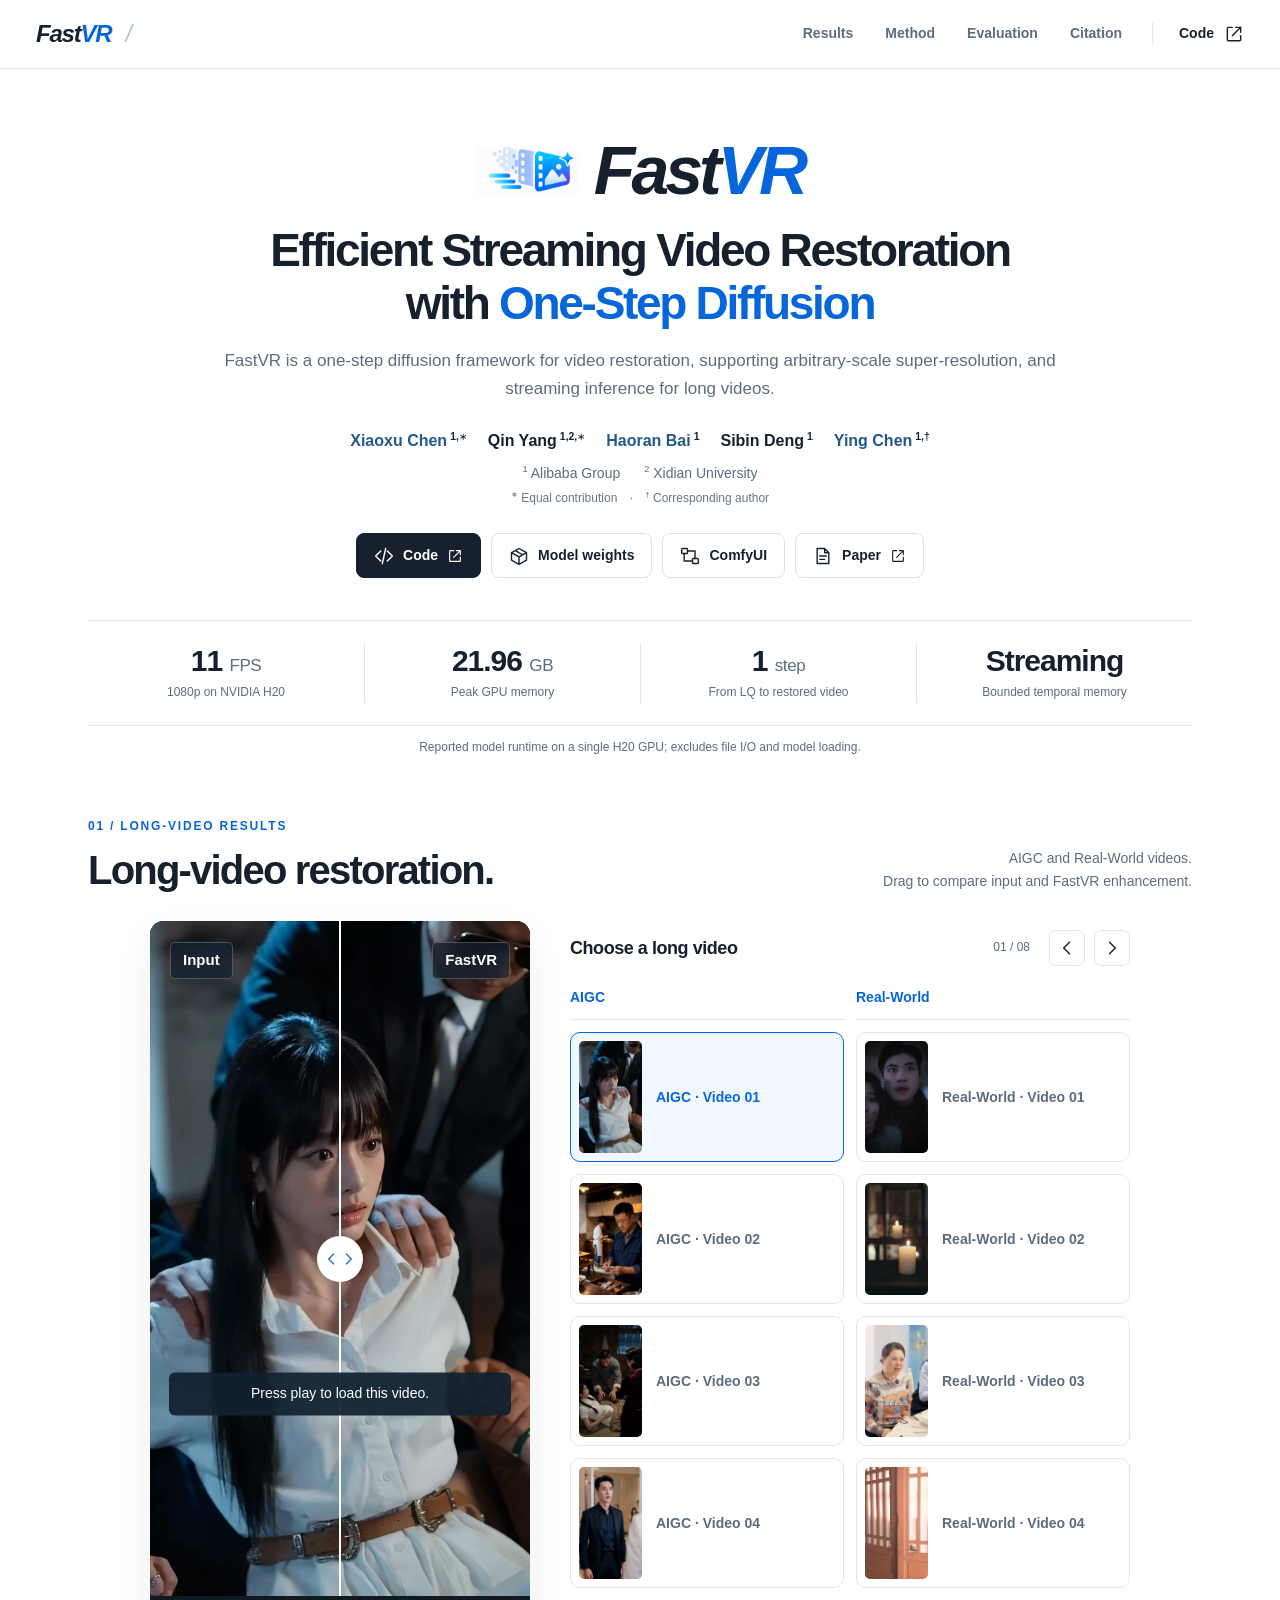
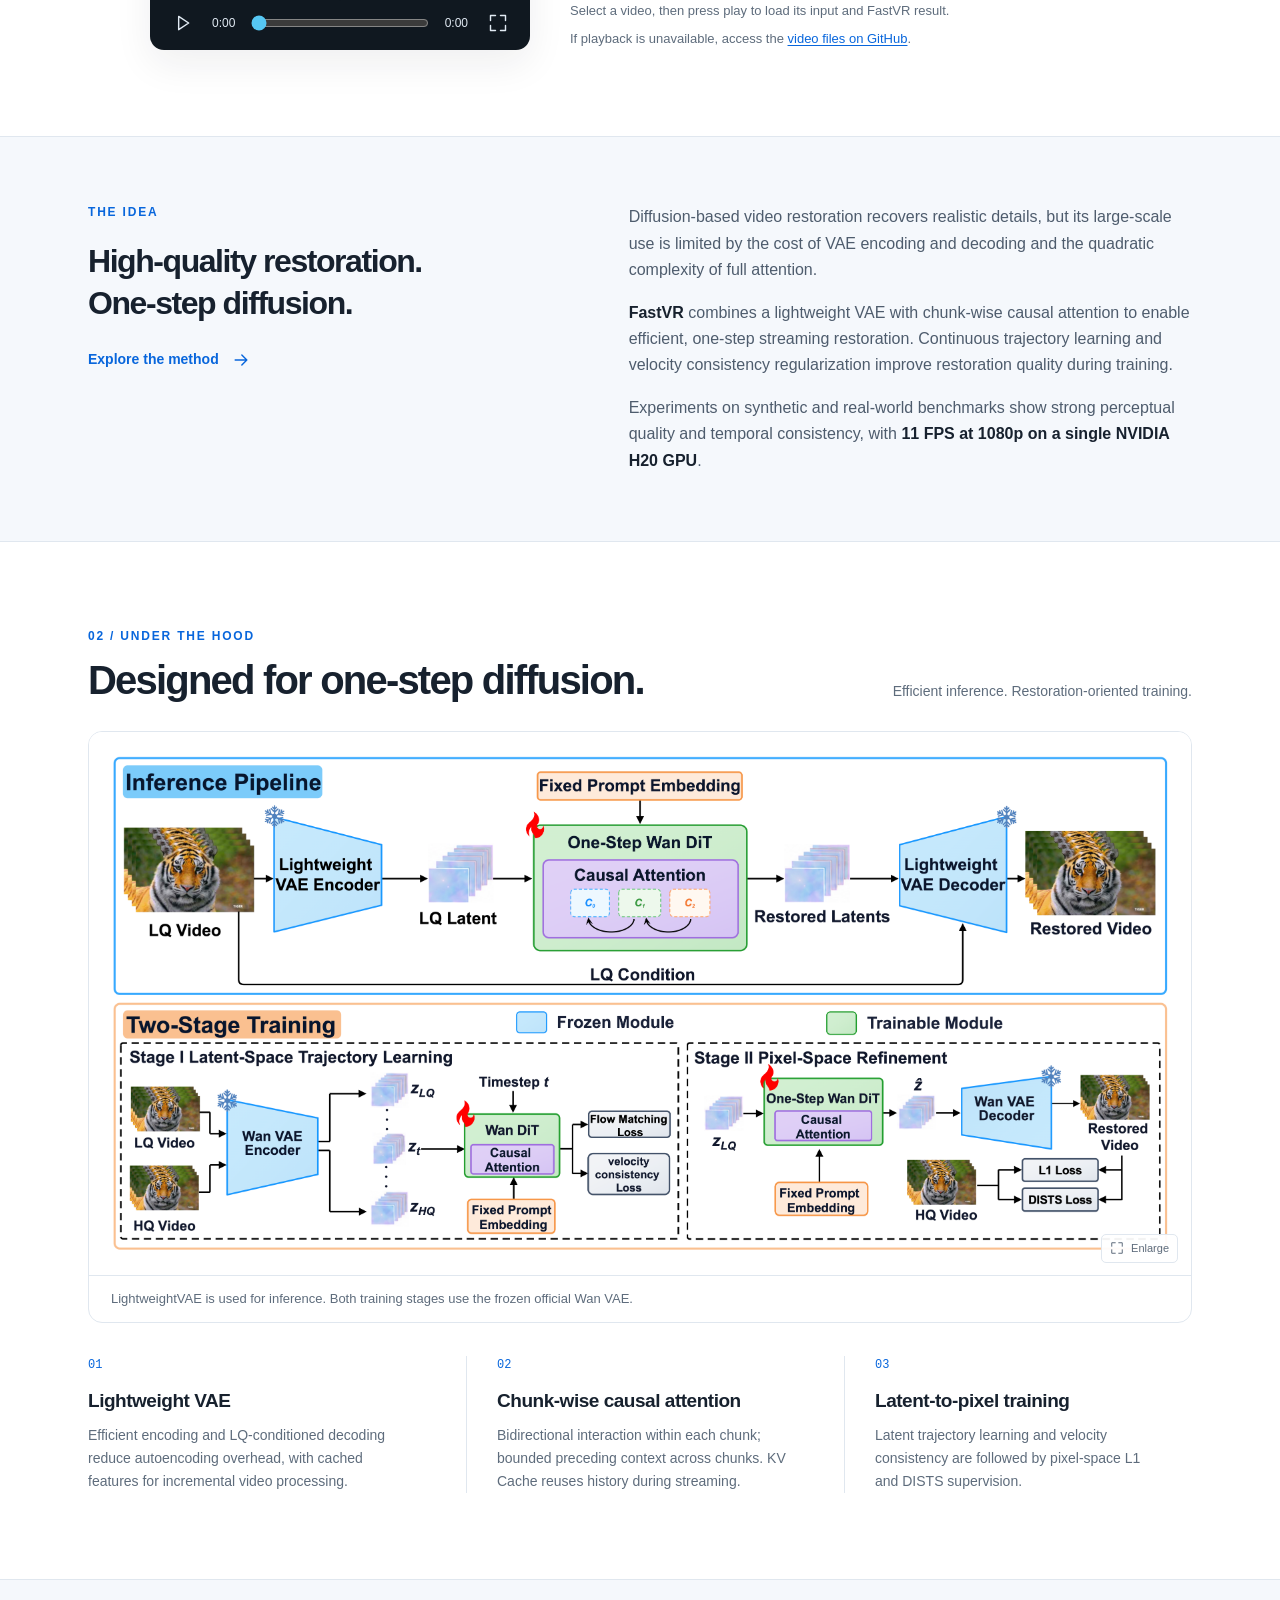
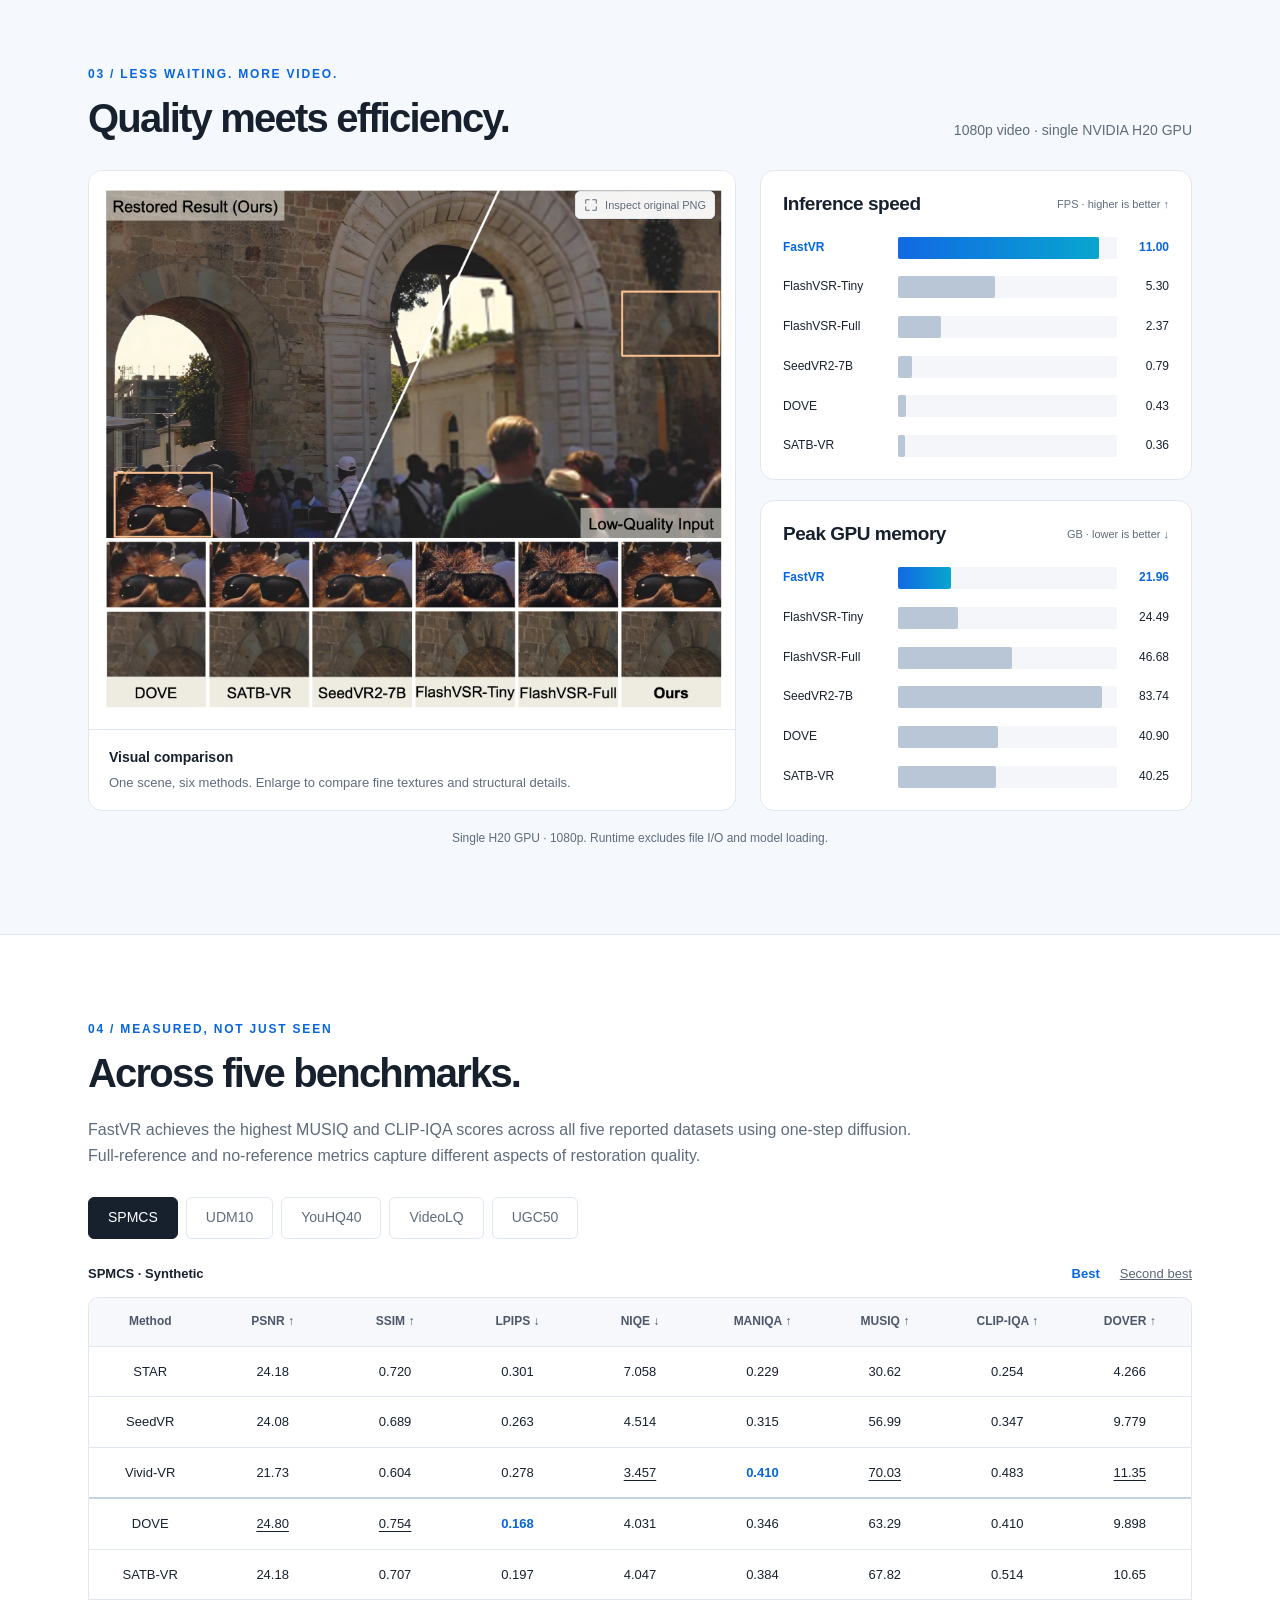
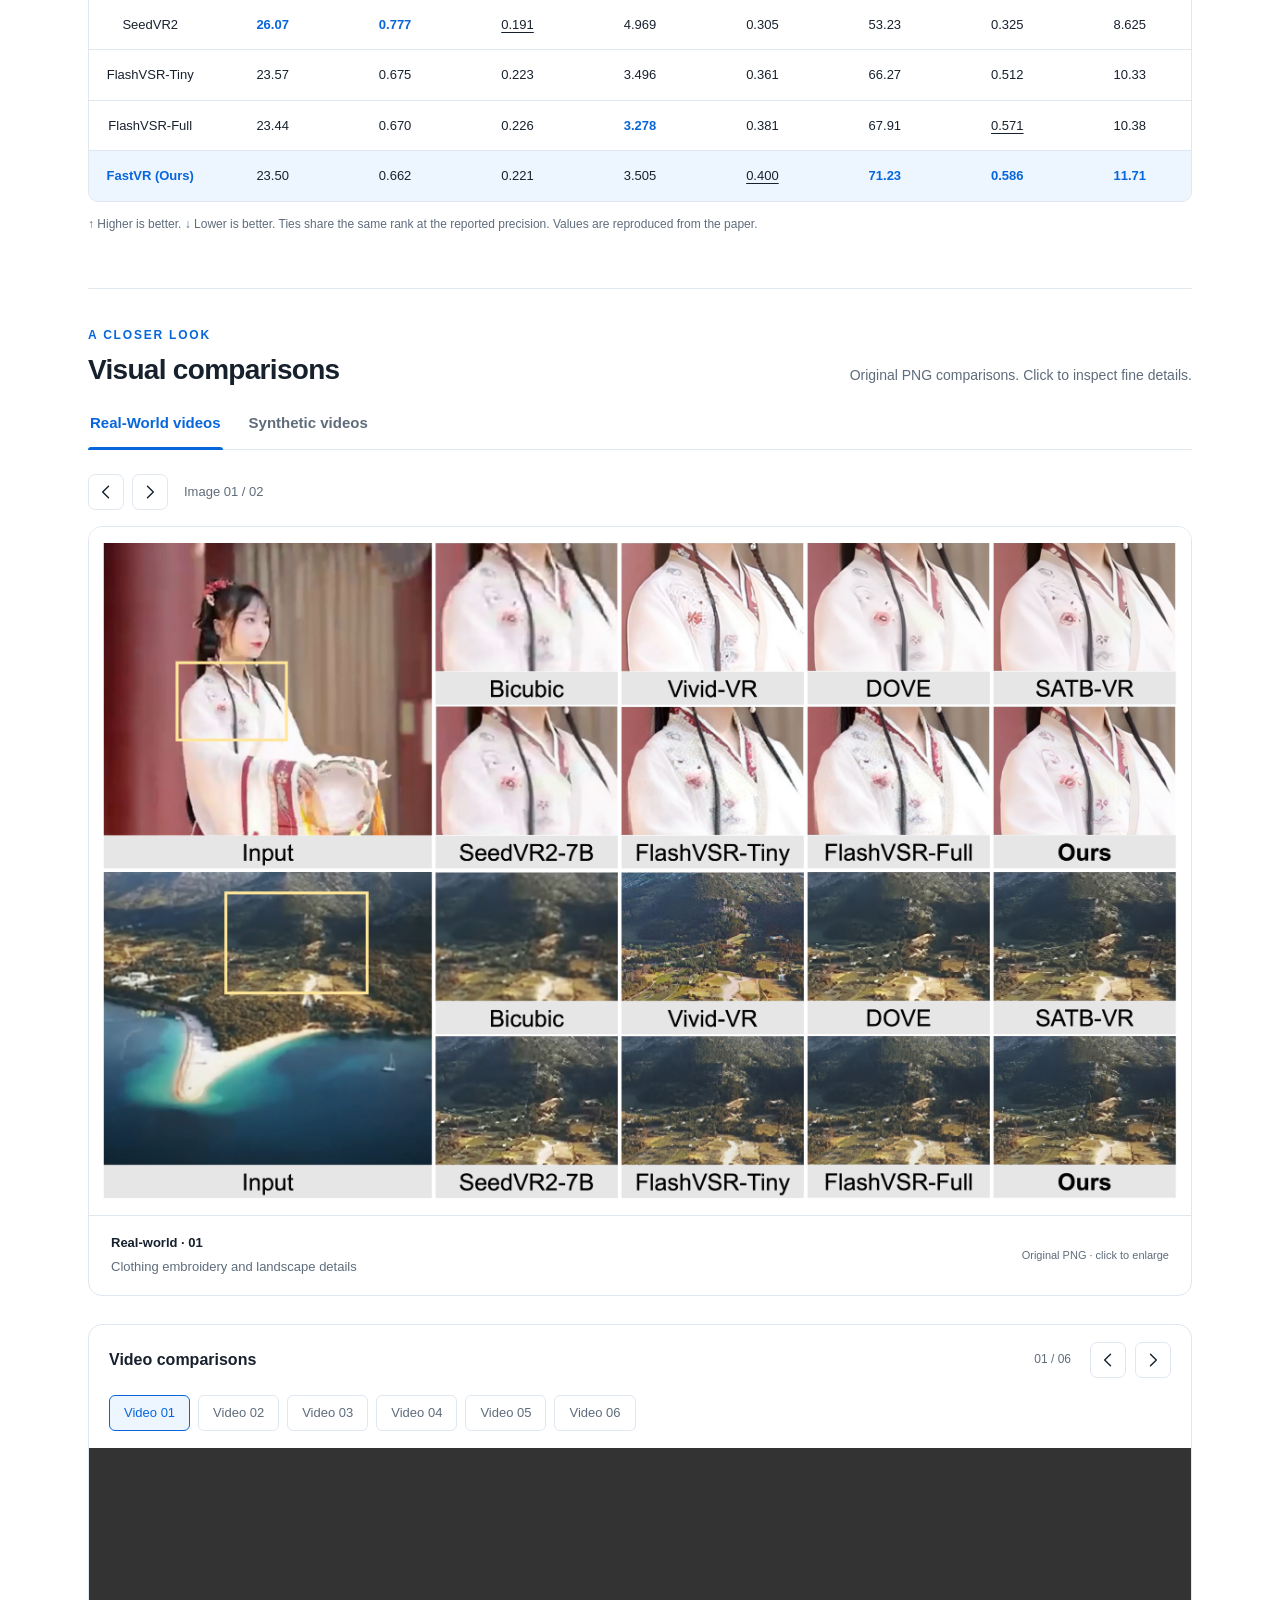
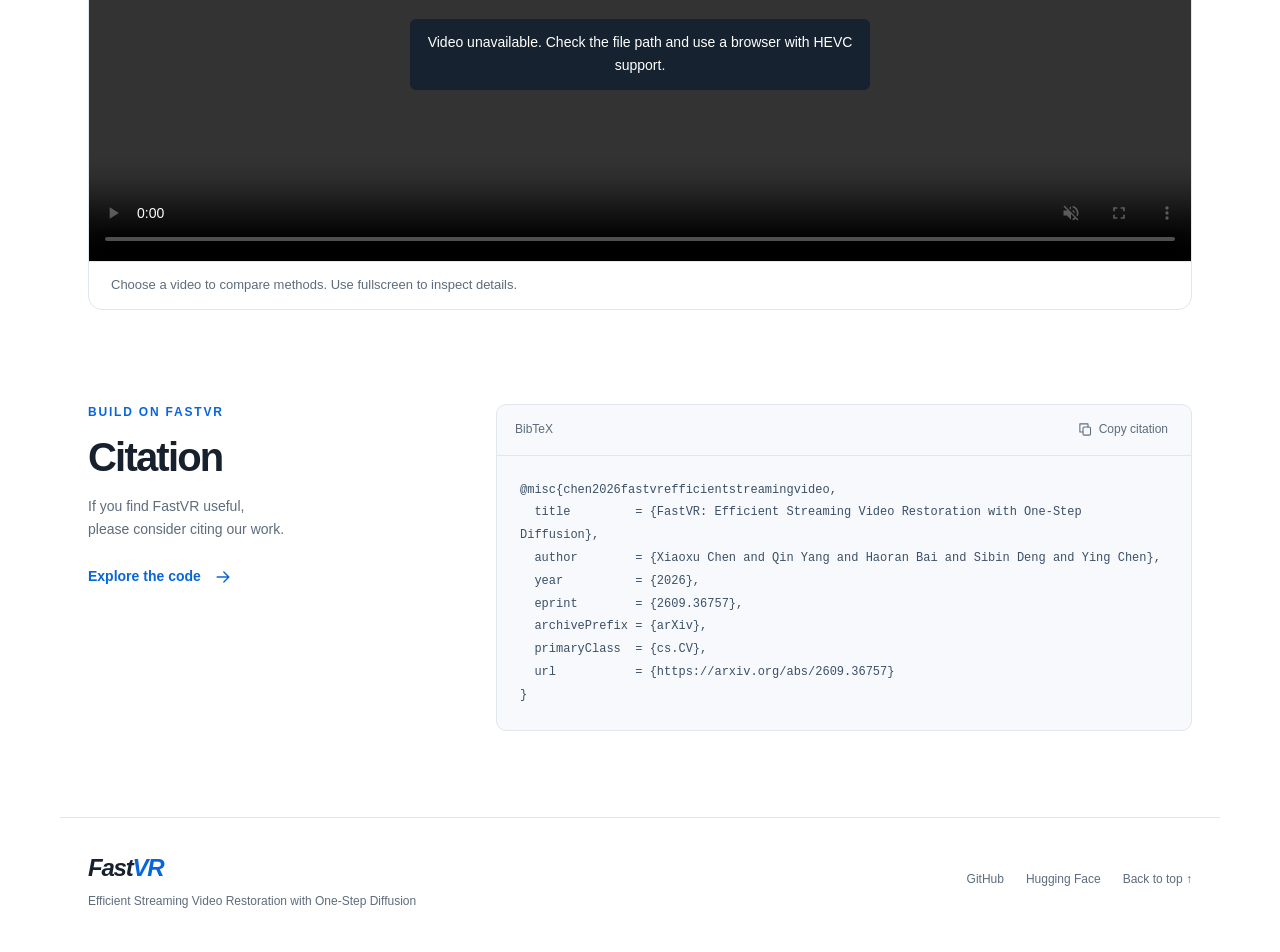
==== commit 7ffd4163: "Update FastVR project page links and media presentation" ====
--- a/projects/fastvr/index.html
+++ b/projects/fastvr/index.html
@@ -8,6 +8,14 @@
   <meta property="og:title" content="FastVR — Efficient Streaming Video Restoration">
   <meta property="og:description" content="One-step diffusion. Lightweight VAE. Streaming video restoration.">
   <meta property="og:type" content="website">
+  <meta property="og:url" content="https://chenxx89.github.io/projects/fastvr/">
+  <meta property="og:image" content="https://chenxx89.github.io/projects/fastvr/assets/images/logo.png">
+  <meta property="og:image:type" content="image/png">
+  <meta property="og:image:width" content="1073">
+  <meta property="og:image:height" content="746">
+  <meta property="og:image:alt" content="FastVR logo">
+  <meta name="twitter:card" content="summary_large_image">
+  <meta name="twitter:image" content="https://chenxx89.github.io/projects/fastvr/assets/images/logo.png">
   <link rel="canonical" href="https://chenxx89.github.io/projects/fastvr/">
   <link rel="icon" type="image/png" href="assets/images/logo.png">
   <link rel="stylesheet" href="styles.css">
@@ -52,7 +60,7 @@
         <span><a href="https://scholar.google.com/citations?user=-jJkyWsAAAAJ&amp;hl=zh-CN" target="_blank" rel="noopener noreferrer">Xiaoxu Chen</a><sup>1,∗</sup></span>
         <span>Qin Yang<sup>1,2,∗</sup></span>
         <span><a href="https://csbhr.github.io/" target="_blank" rel="noopener noreferrer">Haoran Bai</a><sup>1</sup></span>
-        <span><a href="https://scholar.google.com/citations?user=brmDxnsAAAAJ&amp;hl=zh-CN" target="_blank" rel="noopener noreferrer">Sibin Deng</a><sup>1</sup></span>
+        <span>Sibin Deng<sup>1</sup></span>
         <span><a href="https://scholar.google.com/citations?user=NpTmcKEAAAAJ&amp;hl=en" target="_blank" rel="noopener noreferrer">Ying Chen</a><sup>1,†</sup></span>
       </div>
       <p class="affiliations"><span><sup>1</sup> Alibaba Group</span><span><sup>2</sup> Xidian University</span></p>
@@ -61,7 +69,7 @@
         <a class="button primary" href="https://github.com/chenxx89/FastVR" target="_blank" rel="noopener noreferrer"><svg class="icon"><use href="#i-code"/></svg> Code <svg class="icon small"><use href="#i-external"/></svg></a>
         <a class="button" href="https://huggingface.co/chenxx89/FastVR" target="_blank" rel="noopener noreferrer"><svg class="icon"><use href="#i-box"/></svg> Model weights</a>
         <a class="button" href="https://github.com/chenxx89/FastVR#-comfyui" target="_blank" rel="noopener noreferrer"><svg class="icon"><use href="#i-nodes"/></svg> ComfyUI</a>
-        <a class="button unavailable" id="paper-link" aria-disabled="true" title="The technical report link will be added when published."><svg class="icon"><use href="#i-paper"/></svg> Paper <span class="soon">Soon</span></a>
+        <a class="button" id="paper-link" href="https://arxiv.org/abs/2609.36757" target="_blank" rel="noopener noreferrer"><svg class="icon"><use href="#i-paper"/></svg> Paper <svg class="icon small"><use href="#i-external"/></svg></a>
       </div>
       <div class="hero-stats" aria-label="FastVR at a glance">
         <div><strong>11 <span>FPS</span></strong><span>1080p on NVIDIA H20</span></div>
@@ -77,7 +85,7 @@
       <div class="long-video-layout">
       <div class="comparison" id="comparison" role="group" aria-label="Synchronized input and FastVR long-video comparison">
         <div class="video-stage" id="video-stage">
-          <video id="video-hq" muted playsinline preload="none" poster="assets/images/long-videos/aigc-001-ours.png" aria-label="FastVR enhanced video (ours)"></video>
+          <video id="video-hq" playsinline preload="none" poster="assets/images/long-videos/aigc-001-ours.png" aria-label="FastVR enhanced video (ours)"></video>
           <video id="video-lq" muted playsinline preload="none" poster="assets/images/long-videos/aigc-001-input.png" aria-label="Original input video"></video>
           <div class="video-label left">Input</div><div class="video-label right">FastVR</div>
           <div class="comparison-divider" aria-hidden="true"><span><svg class="icon flipped"><use href="#i-chevron"/></svg><svg class="icon"><use href="#i-chevron"/></svg></span></div>
@@ -108,7 +116,10 @@
             <div class="demo-list" data-demo-category="Real-World"></div>
           </div>
         </div>
-        <p class="media-note">Select a video, then press play to load its input and FastVR result. Other videos stay unloaded.</p>
+        <div class="video-notes">
+          <p class="media-note">Select a video, then press play to load its input and FastVR result.</p>
+          <p class="media-note">If playback is unavailable, access the <a href="https://github.com/chenxx89/chenxx89.github.io/tree/main/projects/fastvr/assets/long-videos" target="_blank" rel="noopener noreferrer">video files on GitHub</a>.</p>
+        </div>
       </div>
       </div>
       <noscript><p>Enable JavaScript for synchronized playback, comparison controls, and the interactive results table.</p></noscript>
@@ -161,7 +172,7 @@
       <div class="dataset-buttons" id="dataset-buttons" aria-label="Choose a benchmark dataset"></div>
       <div class="table-caption"><span id="dataset-caption">SPMCS · Synthetic</span><span><b class="best-key">Best</b><b class="second-key">Second best</b></span></div>
       <div class="table-scroll" tabindex="0" role="region" aria-label="Quantitative results, scroll horizontally on small screens"><table id="results-table"><caption class="sr-only">Quantitative comparison on SPMCS</caption><thead></thead><tbody></tbody></table></div>
-      <p class="table-note">↑ Higher is better. ↓ Lower is better. Ties share the same rank at the reported precision. Values are reproduced from the technical report.</p>
+      <p class="table-note">↑ Higher is better. ↓ Lower is better. Ties share the same rank at the reported precision. Values are reproduced from the paper.</p>
 
       <section class="qualitative-section" id="qualitative" aria-labelledby="qualitative-title">
         <div class="qualitative-heading">
@@ -242,12 +253,14 @@
 
     <section class="container citation-section section" id="citation" aria-labelledby="citation-title">
       <div class="citation-intro"><p class="eyebrow">BUILD ON FASTVR</p><h2 id="citation-title">Citation</h2><p>If you find FastVR useful,<br>please consider citing our work.</p><a class="text-link" href="https://github.com/chenxx89/FastVR" target="_blank" rel="noopener noreferrer">Explore the code <svg class="icon"><use href="#i-arrow"/></svg></a></div>
-      <div class="code-panel"><div class="code-header"><span>BibTeX</span><button id="copy-citation"><svg class="icon"><use href="#i-copy"/></svg><span>Copy citation</span></button></div><pre><code id="bibtex">@misc{chen2026fastvr,
-  title  = {FastVR: Efficient Streaming Video Restoration with One-Step Diffusion},
-  author = {Chen, Xiaoxu and Yang, Qin and Bai, Haoran and Deng, Sibin and Chen, Ying},
-  year   = {2026},
-  note   = {Technical report},
-  url    = {https://chenxx89.github.io/projects/fastvr/}
+      <div class="code-panel"><div class="code-header"><span>BibTeX</span><button id="copy-citation"><svg class="icon"><use href="#i-copy"/></svg><span>Copy citation</span></button></div><pre><code id="bibtex">@misc{chen2026fastvrefficientstreamingvideo,
+  title         = {FastVR: Efficient Streaming Video Restoration with One-Step Diffusion},
+  author        = {Xiaoxu Chen and Qin Yang and Haoran Bai and Sibin Deng and Ying Chen},
+  year          = {2026},
+  eprint        = {2609.36757},
+  archivePrefix = {arXiv},
+  primaryClass  = {cs.CV},
+  url           = {https://arxiv.org/abs/2609.36757}
 }</code></pre><p id="copy-status" class="sr-only" role="status"></p></div>
     </section>
   </main>
--- a/projects/fastvr/styles.css
+++ b/projects/fastvr/styles.css
@@ -56,9 +56,6 @@
 .button:hover { background:var(--soft); transform:translateY(-2px); }
 .button.primary { background:var(--ink); border-color:var(--ink); color:#fff; }
 .button.primary:hover { background:#263e5c; }
-.button.unavailable { color:#697483; cursor:default; background:#f9fafc; }
-.button.unavailable:hover { transform:none; }
-.soon { font-size:11px; text-transform:uppercase; letter-spacing:.02em; border-left:1px solid var(--line); padding-left:8px; }
 .hero-stats { display:grid; grid-template-columns:repeat(4,1fr); margin-top:42px; border-block:1px solid var(--line); padding-block:22px; }
 .hero-stats>div { display:flex; flex-direction:column; justify-content:center; gap:4px; }
 .hero-stats>div+div { border-left:1px solid var(--line); }
@@ -72,9 +69,12 @@
 .section-heading>p { color:var(--muted); font-size:14px; max-width:305px; text-align:right; }
 #method .section-heading, #results .section-heading { flex-wrap:wrap; row-gap:12px; }
 #method .section-heading>p, #results .section-heading>p { max-width:none; flex-shrink:0; white-space:nowrap; }
-.long-video-layout { display:grid; grid-template-columns:minmax(0,380px) minmax(0,1fr); gap:40px; max-width:980px; margin-inline:auto; align-items:start; }
-.long-video-picker { padding-top:4px; min-width:0; align-self:stretch; display:flex; flex-direction:column; }
-.media-note { color:var(--muted); font-size:13px; line-height:1.7; margin-top:9px; max-width:420px; }
+.long-video-layout { display:grid; grid-template-columns:minmax(0,380px) minmax(0,1fr); gap:40px; max-width:980px; margin-inline:auto; align-items:end; }
+.long-video-picker { padding-top:4px; min-width:0; align-self:end; display:flex; flex-direction:column; }
+.video-notes { margin-top:12px; }
+.media-note { color:var(--muted); font-size:13px; line-height:1.7; max-width:420px; }
+.media-note + .media-note { margin-top:6px; }
+.media-note a { color:var(--blue); text-decoration:underline; text-underline-offset:2px; }
 .long-video-layout .sync-label,.long-video-layout .control-divider { display:none; }
 .comparison { background:#101820; border-radius:var(--radius); overflow:hidden; box-shadow:0 14px 38px #17212e12; }
 .video-stage { position:relative; aspect-ratio:9/16; --split:50%; background:#15212f; }
